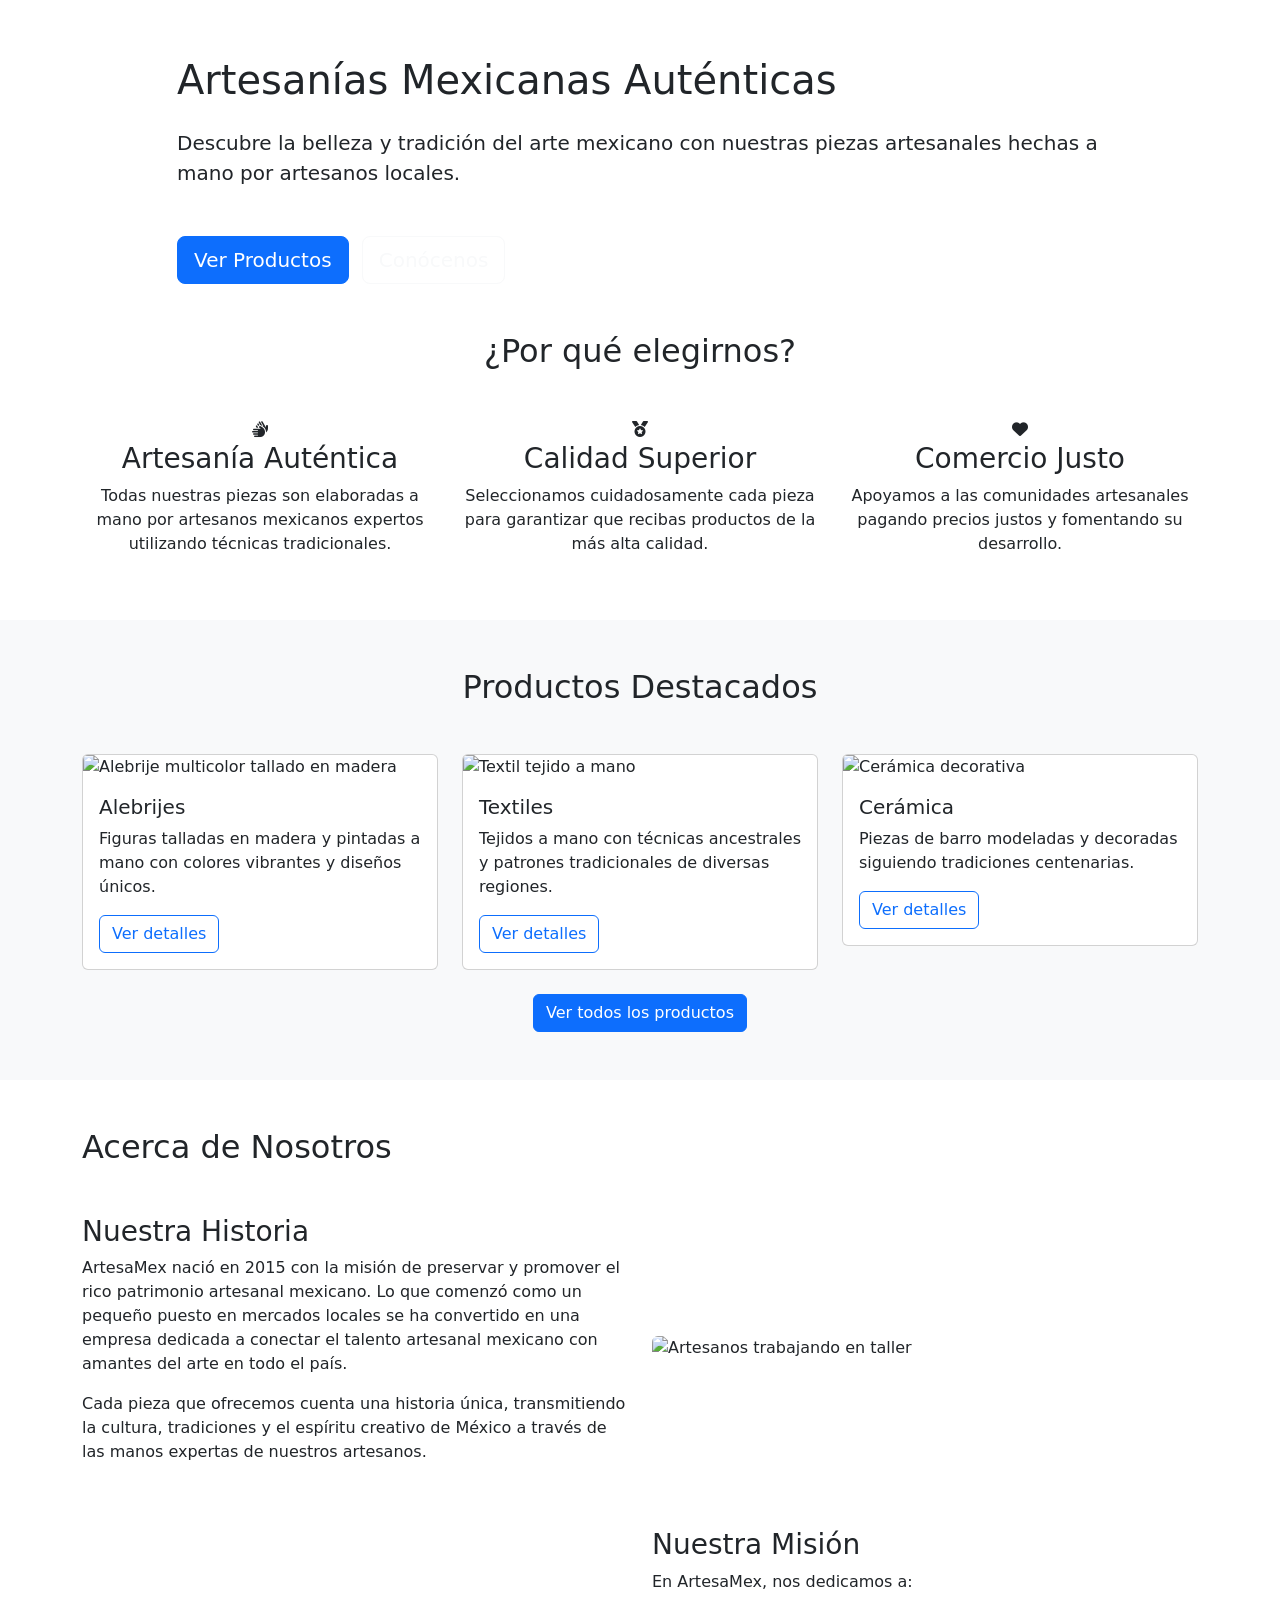
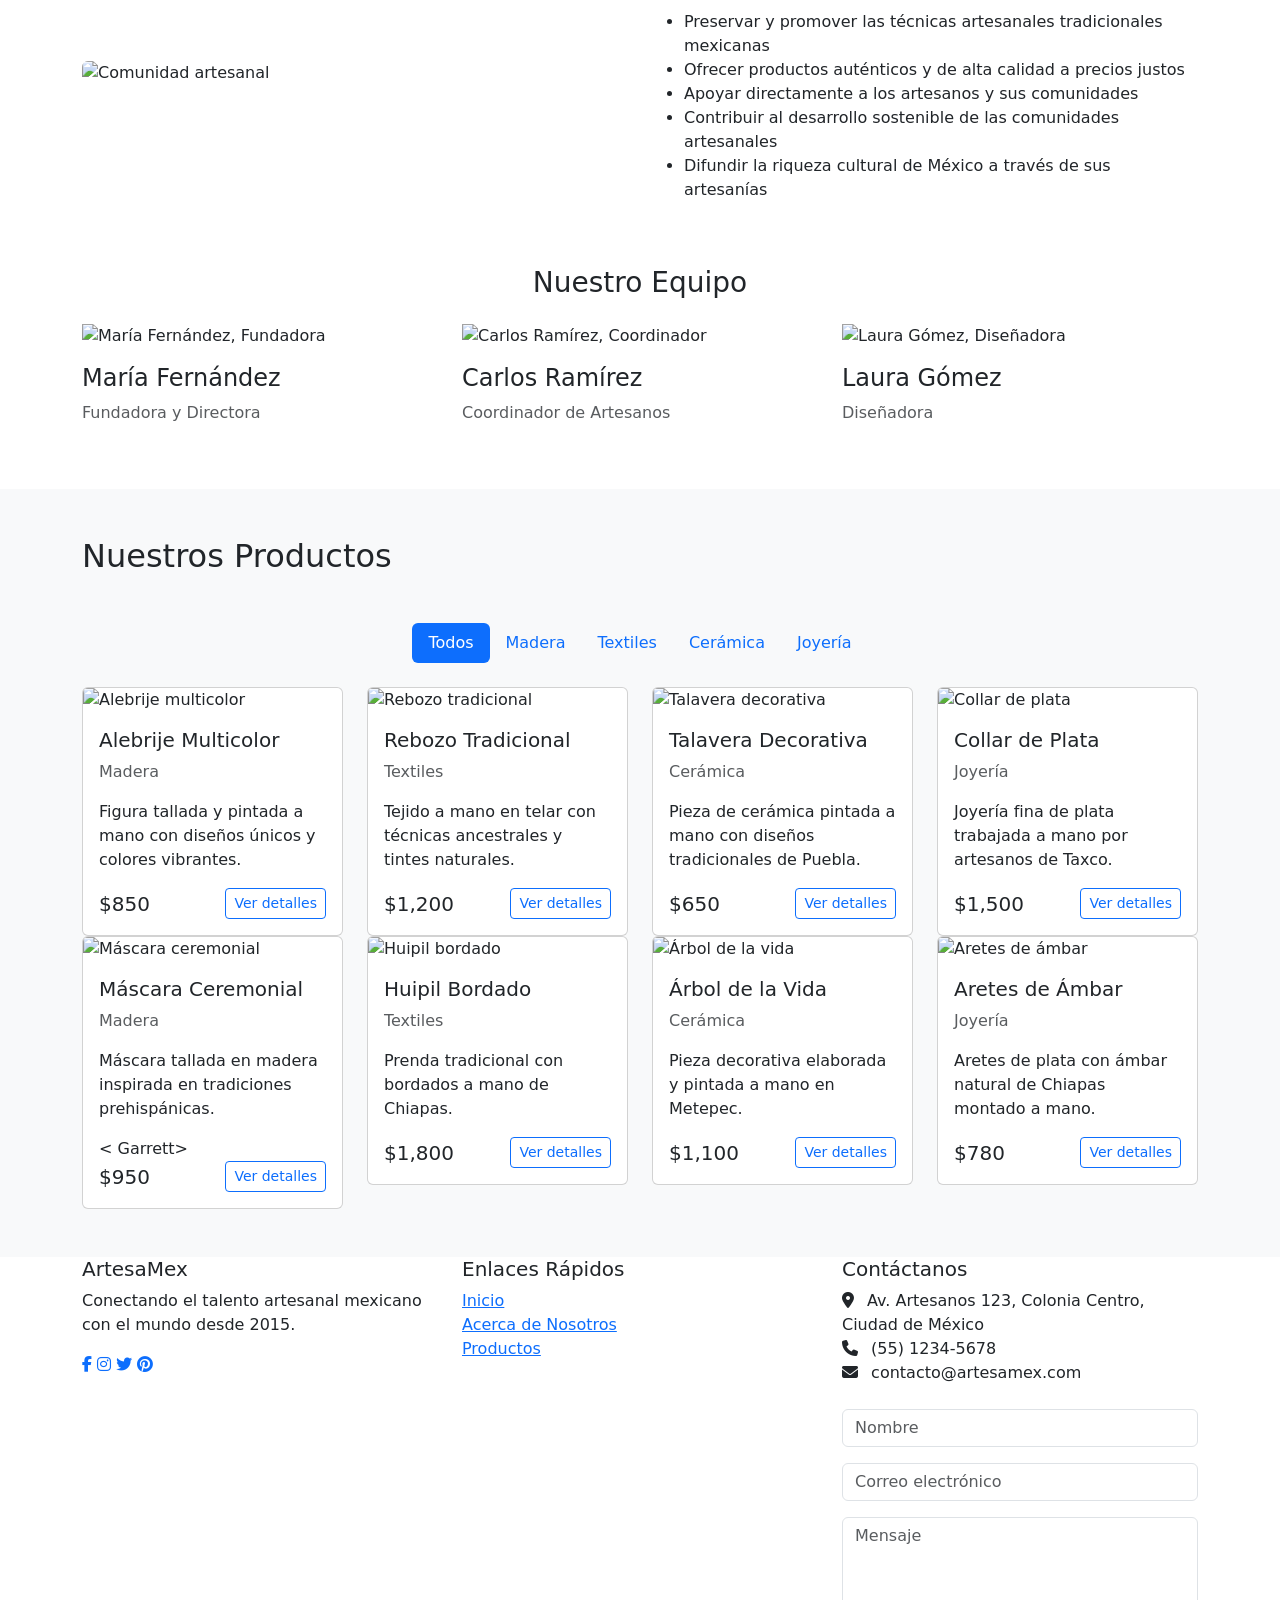
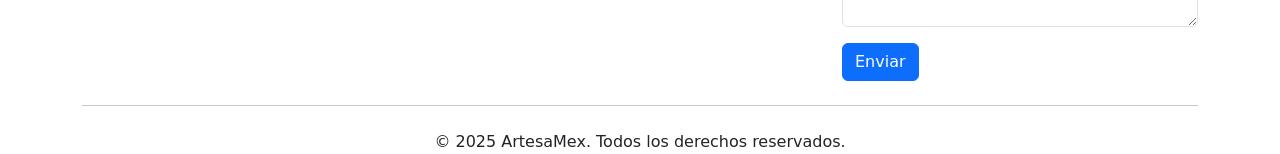
==== index.html @ 08aaec92 "Merge pull request #3 from Emiliano2991/main Restablecido" ====
<!DOCTYPE html>
<html lang="es">
<head>
    <meta charset="UTF-8">
    <meta name="viewport" content="width=device-width, initial-scale=1.0">
    <meta name="description" content="ArtesaMex ofrece artesanías mexicanas auténticas hechas a mano por artesanos locales. Descubre alebrijes, textiles, cerámica y más.">
    <meta name="keywords" content="artesanías mexicanas, alebrijes, textiles, cerámica, joyería, comercio justo">
    <meta property="og:title" content="ArtesaMex - Artesanías Mexicanas">
    <meta property="og:description" content="Explora la belleza del arte mexicano con nuestras piezas artesanales únicas.">
    <meta property="og:image" content="assets/images/hero-bg.jpg">
    <meta property="og:url" content="https://artesamex.com">
    <title>ArtesaMex - Artesanías Mexicanas</title>
    <!-- Bootstrap CSS -->
    <link href="https://cdnjs.cloudflare.com/ajax/libs/bootstrap/5.3.0/css/bootstrap.min.css" rel="stylesheet">
    <!-- Font Awesome CSS -->
    <link href="https://cdnjs.cloudflare.com/ajax/libs/font-awesome/6.4.0/css/all.min.css" rel="stylesheet">
    <!-- Custom CSS -->
    <link href="css/styles.css" rel="stylesheet">
</head>
<body>
    <!-- Navbar -->
    <nav class="navbar navbar-expand-lg navbar-dark sticky-top">
        <div class="container">
            <a class="navbar-brand" href="#home-page">ArtesaMex</a>
            <button class="navbar-toggler" type="button" data-bs-toggle="collapse" data-bs-target="#navbarNav" aria-controls="navbarNav" aria-expanded="false" aria-label="Toggle navigation">
                <span class="navbar-toggler-icon"></span>
            </button>
            <div class="collapse navbar-collapse" id="navbarNav">
                <ul class="navbar-nav ms-auto">
                    <li class="nav-item">
                        <a class="nav-link active" href="#home-page" aria-current="page">Inicio</a>
                    </li>
                    <li class="nav-item">
                        <a class="nav-link" href="#about-page">Acerca de</a>
                    </li>
                    <li class="nav-item">
                        <a class="nav-link" href="#products-page">Productos</a>
                    </li>
                    <li class="nav-item">
                        <a class="nav-link" href="login.html">Iniciar Sesion</a>
                    </li>
                </ul>
            </div>
        </div>
    </nav>

    <!-- HOME PAGE -->
    <div id="home-page">
        <!-- Hero Section -->
        <section class="hero-section">
            <div class="container">
                <div class="row">
                    <div class="col-lg-10 mx-auto">
                        <h1 class="mb-4">Artesanías Mexicanas Auténticas</h1>
                        <p class="lead mb-5">Descubre la belleza y tradición del arte mexicano con nuestras piezas artesanales hechas a mano por artesanos locales.</p>
                        <a href="#products-page" class="btn btn-primary btn-lg me-2">Ver Productos</a>
                        <a href="#about-page" class="btn btn-outline-light btn-lg">Conócenos</a>
                    </div>
                </div>
            </div>
        </section>

        <!-- Features Section -->
        <section class="py-5">
            <div class="container">
                <h2 class="section-title text-center mb-5">¿Por qué elegirnos?</h2>
                <div class="row">
                    <div class="col-md-4">
                        <div class="feature-box text-center">
                            <i class="fas fa-hands feature-icon"></i>
                            <h3>Artesanía Auténtica</h3>
                            <p>Todas nuestras piezas son elaboradas a mano por artesanos mexicanos expertos utilizando técnicas tradicionales.</p>
                        </div>
                    </div>
                    <div class="col-md-4">
                        <div class="feature-box text-center">
                            <i class="fas fa-medal feature-icon"></i>
                            <h3>Calidad Superior</h3>
                            <p>Seleccionamos cuidadosamente cada pieza para garantizar que recibas productos de la más alta calidad.</p>
                        </div>
                    </div>
                    <div class="col-md-4">
                        <div class="feature-box text-center">
                            <i class="fas fa-heart feature-icon"></i>
                            <h3>Comercio Justo</h3>
                            <p>Apoyamos a las comunidades artesanales pagando precios justos y fomentando su desarrollo.</p>
                        </div>
                    </div>
                </div>
            </div>
        </section>

        <!-- Featured Products Preview -->
        <section class="py-5 bg-light">
            <div class="container">
                <h2 class="section-title text-center mb-5">Productos Destacados</h2>
                <div class="row">
                    <div class="col-md-4">
                        <div class="card product-card">
                            <img src="assets/images/alebrije.jpg" class="card-img-top" alt="Alebrije multicolor tallado en madera" loading="lazy">
                            <div class="card-body">
                                <h5 class="card-title">Alebrijes</h5>
                                <p class="card-text">Figuras talladas en madera y pintadas a mano con colores vibrantes y diseños únicos.</p>
                                <button class="btn btn-outline-primary" data-bs-toggle="modal" data-bs-target="#productModal" data-product-id="1">Ver detalles</button>
                            </div>
                        </div>
                    </div>
                    <div class="col-md-4">
                        <div class="card product-card">
                            <img src="assets/images/textil.jpg" class="card-img-top" alt="Textil tejido a mano" loading="lazy">
                            <div class="card-body">
                                <h5 class="card-title">Textiles</h5>
                                <p class="card-text">Tejidos a mano con técnicas ancestrales y patrones tradicionales de diversas regiones.</p>
                                <button class="btn btn-outline-primary" data-bs-toggle="modal" data-bs-target="#productModal" data-product-id="2">Ver detalles</button>
                            </div>
                        </div>
                    </div>
                    <div class="col-md-4">
                        <div class="card product-card">
                            <img src="assets/images/ceramica.jpg" class="card-img-top" alt="Cerámica decorativa" loading="lazy">
                            <div class="card-body">
                                <h5 class="card-title">Cerámica</h5>
                                <p class="card-text">Piezas de barro modeladas y decoradas siguiendo tradiciones centenarias.</p>
                                <button class="btn btn-outline-primary" data-bs-toggle="modal" data-bs-target="#productModal" data-product-id="3">Ver detalles</button>
                            </div>
                        </div>
                    </div>
                </div>
                <div class="text-center mt-4">
                    <a href="#products-page" class="btn btn-primary">Ver todos los productos</a>
                </div>
            </div>
        </section>
    </div>

    <!-- ABOUT PAGE -->
    <div id="about-page" class="py-5">
        <div class="container">
            <h2 class="section-title mb-5">Acerca de Nosotros</h2>
            <div class="row align-items-center mb-5">
                <div class="col-lg-6">
                    <h3>Nuestra Historia</h3>
                    <p>ArtesaMex nació en 2015 con la misión de preservar y promover el rico patrimonio artesanal mexicano. Lo que comenzó como un pequeño puesto en mercados locales se ha convertido en una empresa dedicada a conectar el talento artesanal mexicano con amantes del arte en todo el país.</p>
                    <p>Cada pieza que ofrecemos cuenta una historia única, transmitiendo la cultura, tradiciones y el espíritu creativo de México a través de las manos expertas de nuestros artesanos.</p>
                </div>
                <div class="col-lg-6">
                    <img src="assets/images/history.jpg" alt="Artesanos trabajando en taller" class="img-fluid rounded" loading="lazy">
                </div>
            </div>
            <div class="row align-items-center mb-5 flex-lg-row-reverse">
                <div class="col-lg-6">
                    <h3>Nuestra Misión</h3>
                    <p>En ArtesaMex, nos dedicamos a:</p>
                    <ul>
                        <li>Preservar y promover las técnicas artesanales tradicionales mexicanas</li>
                        <li>Ofrecer productos auténticos y de alta calidad a precios justos</li>
                        <li>Apoyar directamente a los artesanos y sus comunidades</li>
                        <li>Contribuir al desarrollo sostenible de las comunidades artesanales</li>
                        <li>Difundir la riqueza cultural de México a través de sus artesanías</li>
                    </ul>
                </div>
                <div class="col-lg-6">
                    <img src="assets/images/mission.jpg" alt="Comunidad artesanal" class="img-fluid rounded" loading="lazy">
                </div>
            </div>
            <h3 class="text-center mb-4">Nuestro Equipo</h3>
            <div class="row">
                <div class="col-md-4">
                    <div class="team-member">
                        <img src="assets/images/team1.jpg" alt="María Fernández, Fundadora" loading="lazy">
                        <h4 class="mt-3">María Fernández</h4>
                        <p class="text-muted">Fundadora y Directora</p>
                    </div>
                </div>
                <div class="col-md-4">
                    <div class="team-member">
                        <img src="assets/images/team2.jpg" alt="Carlos Ramírez, Coordinador" loading="lazy">
                        <h4 class="mt-3">Carlos Ramírez</h4>
                        <p class="text-muted">Coordinador de Artesanos</p>
                    </div>
                </div>
                <div class="col-md-4">
                    <div class="team-member">
                        <img src="assets/images/team3.jpg" alt="Laura Gómez, Diseñadora" loading="lazy">
                        <h4 class="mt-3">Laura Gómez</h4>
                        <p class="text-muted">Diseñadora</p>
                    </div>
                </div>
            </div>
        </div>
    </div>

    <!-- PRODUCTS PAGE -->
    <div id="products-page" class="py-5 bg-light">
        <div class="container">
            <h2 class="section-title mb-5">Nuestros Productos</h2>
            <!-- Product Categories -->
            <ul class="nav nav-pills mb-4 justify-content-center" id="productCategories">
                <li class="nav-item">
                    <button class="nav-link active" data-category="all">Todos</button>
                </li>
                <li class="nav-item">
                    <button class="nav-link" data-category="wood">Madera</button>
                </li>
                <li class="nav-item">
                    <button class="nav-link" data-category="textile">Textiles</button>
                </li>
                <li class="nav-item">
                    <button class="nav-link" data-category="ceramic">Cerámica</button>
                </li>
                <li class="nav-item">
                    <button class="nav-link" data-category="jewelry">Joyería</button>
                </li>
            </ul>
            <!-- Products Grid -->
            <div class="row" id="productsGrid">
                <!-- Product 1 -->
                <div class="col-md-4 col-lg-3 product-item" data-category="wood">
                    <div class="card product-card">
                        <img src="assets/images/alebrije.jpg" class="card-img-top" alt="Alebrije multicolor" loading="lazy">
                        <div class="card-body">
                            <h5 class="card-title">Alebrije Multicolor</h5>
                            <p class="text-muted">Madera</p>
                            <p class="card-text">Figura tallada y pintada a mano con diseños únicos y colores vibrantes.</p>
                            <div class="d-flex justify-content-between align-items-center">
                                <span class="h5 mb-0">$850</span>
                                <button class="btn btn-sm btn-outline-primary" data-bs-toggle="modal" data-bs-target="#productModal" data-product-id="1">Ver detalles</button>
                            </div>
                        </div>
                    </div>
                </div>
                <!-- Product 2 -->
                <div class="col-md-4 col-lg-3 product-item" data-category="textile">
                    <div class="card product-card">
                        <img src="assets/images/rebozo.jpg" class="card-img-top" alt="Rebozo tradicional" loading="lazy">
                        <div class="card-body">
                            <h5 class="card-title">Rebozo Tradicional</h5>
                            <p class="text-muted">Textiles</p>
                            <p class="card-text">Tejido a mano en telar con técnicas ancestrales y tintes naturales.</p>
                            <div class="d-flex justify-content-between align-items-center">
                                <span class="h5 mb-0">$1,200</span>
                                <button class="btn btn-sm btn-outline-primary" data-bs-toggle="modal" data-bs-target="#productModal" data-product-id="2">Ver detalles</button>
                            </div>
                        </div>
                    </div>
                </div>
                <!-- Product 3 -->
                <div class="col-md-4 col-lg-3 product-item" data-category="ceramic">
                    <div class="card product-card">
                        <img src="assets/images/talavera.jpg" class="card-img-top" alt="Talavera decorativa" loading="lazy">
                        <div class="card-body">
                            <h5 class="card-title">Talavera Decorativa</h5>
                            <p class="text-muted">Cerámica</p>
                            <p class="card-text">Pieza de cerámica pintada a mano con diseños tradicionales de Puebla.</p>
                            <div class="d-flex justify-content-between align-items-center">
                                <span class="h5 mb-0">$650</span>
                                <button class="btn btn-sm btn-outline-primary" data-bs-toggle="modal" data-bs-target="#productModal" data-product-id="3">Ver detalles</button>
                            </div>
                        </div>
                    </div>
                </div>
                <!-- Product 4 -->
                <div class="col-md-4 col-lg-3 product-item" data-category="jewelry">
                    <div class="card product-card">
                        <img src="assets/images/collar.jpg" class="card-img-top" alt="Collar de plata" loading="lazy">
                        <div class="card-body">
                            <h5 class="card-title">Collar de Plata</h5>
                            <p class="text-muted">Joyería</p>
                            <p class="card-text">Joyería fina de plata trabajada a mano por artesanos de Taxco.</p>
                            <div class="d-flex justify-content-between align-items-center">
                                <span class="h5 mb-0">$1,500</span>
                                <button class="btn btn-sm btn-outline-primary" data-bs-toggle="modal" data-bs-target="#productModal" data-product-id="4">Ver detalles</button>
                            </div>
                        </div>
                    </div>
                </div>
                <!-- Product 5 -->
                <div class="col-md-4 col-lg-3 product-item" data-category="wood">
                    <div class="card product-card">
                        <img src="assets/images/mascara.jpg" class="card-img-top" alt="Máscara ceremonial" loading="lazy">
                        <div class="card-body">
                            <h5 class="card-title">Máscara Ceremonial</h5>
                            <p class="text-muted">Madera</p>
                            <p class="card-text">Máscara tallada en madera inspirada en tradiciones prehispánicas.</p>
                            < Garrett> <div class="d-flex justify-content-between align-items-center">
                                <span class="h5 mb-0">$950</span>
                                <button class="btn btn-sm btn-outline-primary" data-bs-toggle="modal" data-bs-target="#productModal" data-product-id="5">Ver detalles</button>
                            </div>
                        </div>
                    </div>
                </div>
                <!-- Product 6 -->
                <div class="col-md-4 col-lg-3 product-item" data-category="textile">
                    <div class="card product-card">
                        <img src="assets/images/huipil.jpg" class="card-img-top" alt="Huipil bordado" loading="lazy">
                        <div class="card-body">
                            <h5 class="card-title">Huipil Bordado</h5>
                            <p class="text-muted">Textiles</p>
                            <p class="card-text">Prenda tradicional con bordados a mano de Chiapas.</p>
                            <div class="d-flex justify-content-between align-items-center">
                                <span class="h5 mb-0">$1,800</span>
                                <button class="btn btn-sm btn-outline-primary" data-bs-toggle="modal" data-bs-target="#productModal" data-product-id="6">Ver detalles</button>
                            </div>
                        </div>
                    </div>
                </div>
                <!-- Product 7 -->
                <div class="col-md-4 col-lg-3 product-item" data-category="ceramic">
                    <div class="card product-card">
                        <img src="assets/images/arbol.jpg" class="card-img-top" alt="Árbol de la vida" loading="lazy">
                        <div class="card-body">
                            <h5 class="card-title">Árbol de la Vida</h5>
                            <p class="text-muted">Cerámica</p>
                            <p class="card-text">Pieza decorativa elaborada y pintada a mano en Metepec.</p>
                            <div class="d-flex justify-content-between align-items-center">
                                <span class="h5 mb-0">$1,100</span>
                                <button class="btn btn-sm btn-outline-primary" data-bs-toggle="modal" data-bs-target="#productModal" data-product-id="7">Ver detalles</button>
                            </div>
                        </div>
                    </div>
                </div>
                <!-- Product 8 -->
                <div class="col-md-4 col-lg-3 product-item" data-category="jewelry">
                    <div class="card product-card">
                        <img src="assets/images/aretes.jpg" class="card-img-top" alt="Aretes de ámbar" loading="lazy">
                        <div class="card-body">
                            <h5 class="card-title">Aretes de Ámbar</h5>
                            <p class="text-muted">Joyería</p>
                            <p class="card-text">Aretes de plata con ámbar natural de Chiapas montado a mano.</p>
                            <div class="d-flex justify-content-between align-items-center">
                                <span class="h5 mb-0">$780</span>
                                <button class="btn btn-sm btn-outline-primary" data-bs-toggle="modal" data-bs-target="#productModal" data-product-id="8">Ver detalles</button>
                            </div>
                        </div>
                    </div>
                </div>
            </div>
        </div>
    </div>

    <!-- Product Modal -->
    <div class="modal fade" id="productModal" tabindex="-1" aria-labelledby="productModalLabel" aria-hidden="true">
        <div class="modal-dialog modal-lg">
            <div class="modal-content">
                <div class="modal-header">
                    <h5 class="modal-title" id="productModalLabel">Detalles del Producto</h5>
                    <button type="button" class="btn-close" data-bs-dismiss="modal" aria-label="Close"></button>
                </div>
                <div class="modal-body">
                    <div class="row">
                        <div class="col-md-6">
                            <img src="" class="img-fluid product-modal-img" alt="Producto" id="modalProductImage">
                        </div>
                        <div class="col-md-6">
                            <h4 id="modalProductTitle"></h4>
                            <p class="text-muted" id="modalProductCategory"></p>
                            <p id="modalProductDescription"></p>
                            <p class="h5" id="modalProductPrice"></p>
                            <button class="btn btn-primary mt-3">Agregar al Carrito</button>
                        </div>
                    </div>
                </div>
            </div>
        </div>
    </div>

    <!-- Footer -->
    <footer class="footer">
        <div class="container">
            <div class="row">
                <div class="col-md-4 mb-4 mb-md-0">
                    <h5>ArtesaMex</h5>
                    <p>Conectando el talento artesanal mexicano con el mundo desde 2015.</p>
                    <div class="mt-3">
                        <a href="#" class="social-icon" target="_blank" aria-label="Facebook"><i class="fab fa-facebook-f"></i></a>
                        <a href="#" class="social-icon" target="_blank" aria-label="Instagram"><i class="fab fa-instagram"></i></a>
                        <a href="#" class="social-icon" target="_blank" aria-label="Twitter"><i class="fab fa-twitter"></i></a>
                        <a href="#" class="social-icon" target="_blank" aria-label="Pinterest"><i class="fab fa-pinterest"></i></a>
                    </div>
                </div>
                <div class="col-md-4 mb-4 mb-md-0">
                    <h5>Enlaces Rápidos</h5>
                    <ul class="list-unstyled">
                        <li><a href="#home-page" class="footer-link">Inicio</a></li>
                        <li><a href="#about-page" class="footer-link">Acerca de Nosotros</a></li>
                        <li><a href="#products-page" class="footer-link">Productos</a></li>
                    </ul>
                </div>
                <div class="col-md-4">
                    <h5>Contáctanos</h5>
                    <ul class="list-unstyled mb-4">
                        <li><i class="fas fa-map-marker-alt me-2"></i> Av. Artesanos 123, Colonia Centro, Ciudad de México</li>
                        <li><i class="fas fa-phone me-2"></i> (55) 1234-5678</li>
                        <li><i class="fas fa-envelope me-2"></i> contacto@artesamex.com</li>
                    </ul>
                    <form id="contactForm">
                        <div class="mb-3">
                            <input type="text" class="form-control" id="contactName" placeholder="Nombre" required>
                        </div>
                        <div class="mb-3">
                            <input type="email" class="form-control" id="contactEmail" placeholder="Correo electrónico" required>
                        </div>
                        <div class="mb-3">
                            <textarea class="form-control" id="contactMessage" rows="4" placeholder="Mensaje" required></textarea>
                        </div>
                        <button type="submit" class="btn btn-primary">Enviar</button>
                    </form>
                </div>
            </div>
            <hr class="mt-4 mb-4 bg-light">
            <div class="row">
                <div class="col-md-12 text-center">
                    <p class="mb-0">© 2025 ArtesaMex. Todos los derechos reservados.</p>
                </div>
            </div>
        </div>
    </footer>

    <!-- Scripts -->
    <script src="https://cdnjs.cloudflare.com/ajax/libs/bootstrap/5.3.0/js/bootstrap.bundle.min.js"></script>
    <script src="js/script.js"></script>
</body>
</html>
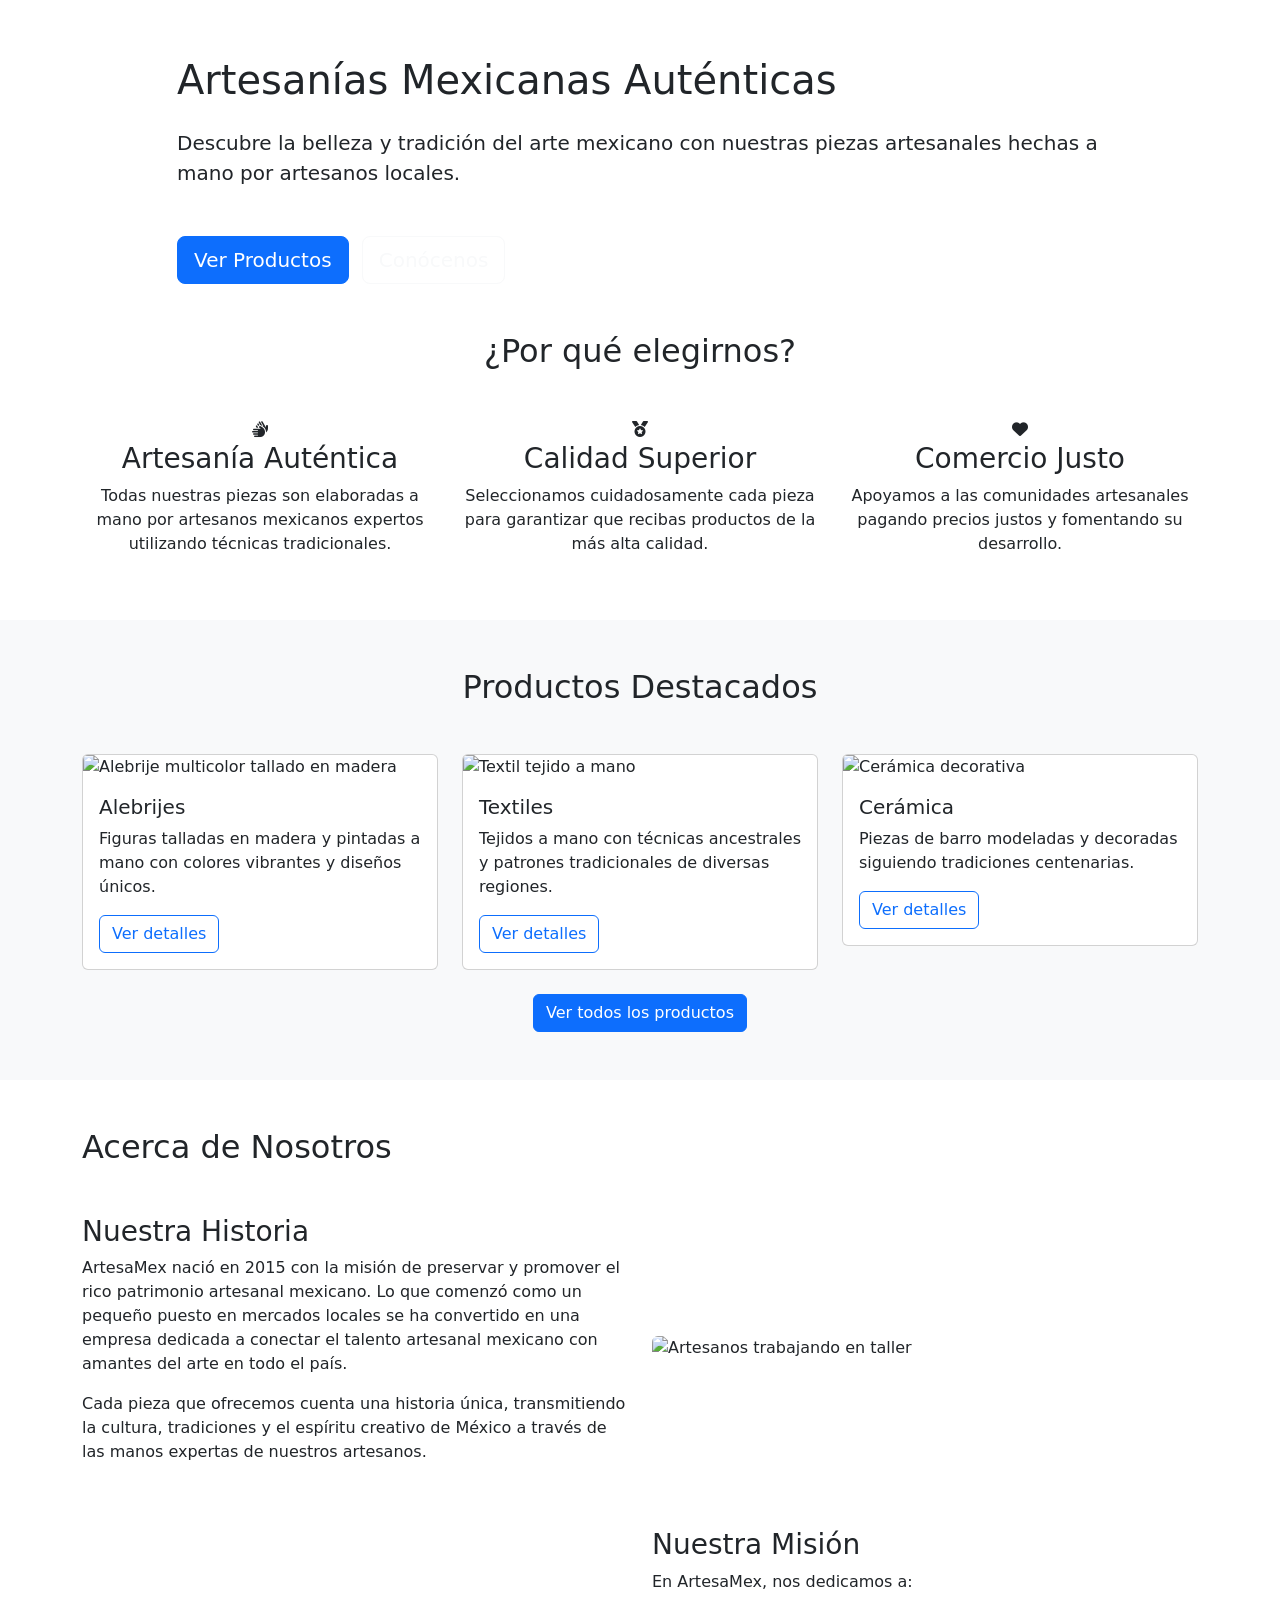
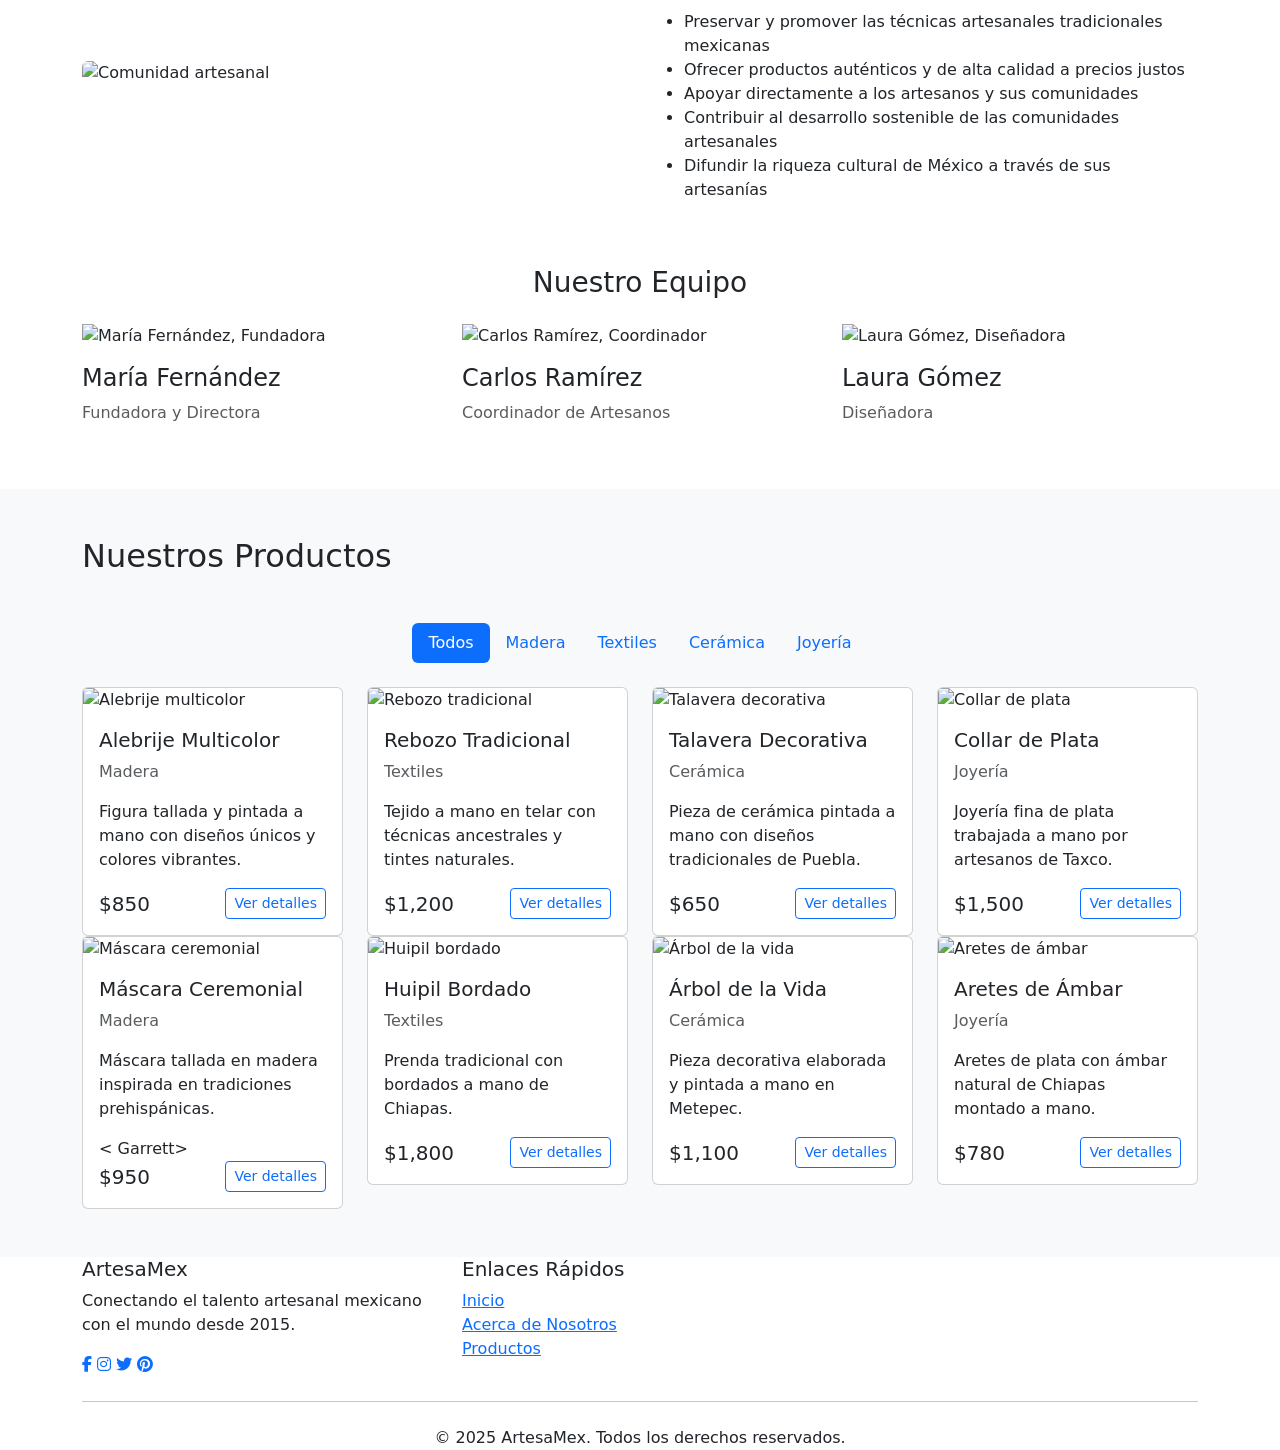
==== commit ee270614: "Update index.html" ====
--- a/index.html
+++ b/index.html
@@ -36,9 +36,6 @@
                     <li class="nav-item">
                         <a class="nav-link" href="#products-page">Productos</a>
                     </li>
-                    <li class="nav-item">
-                        <a class="nav-link" href="login.html">Iniciar Sesion</a>
-                    </li>
                 </ul>
             </div>
         </div>
@@ -387,24 +384,7 @@
                     </ul>
                 </div>
                 <div class="col-md-4">
-                    <h5>Contáctanos</h5>
-                    <ul class="list-unstyled mb-4">
-                        <li><i class="fas fa-map-marker-alt me-2"></i> Av. Artesanos 123, Colonia Centro, Ciudad de México</li>
-                        <li><i class="fas fa-phone me-2"></i> (55) 1234-5678</li>
-                        <li><i class="fas fa-envelope me-2"></i> contacto@artesamex.com</li>
-                    </ul>
-                    <form id="contactForm">
-                        <div class="mb-3">
-                            <input type="text" class="form-control" id="contactName" placeholder="Nombre" required>
-                        </div>
-                        <div class="mb-3">
-                            <input type="email" class="form-control" id="contactEmail" placeholder="Correo electrónico" required>
-                        </div>
-                        <div class="mb-3">
-                            <textarea class="form-control" id="contactMessage" rows="4" placeholder="Mensaje" required></textarea>
-                        </div>
-                        <button type="submit" class="btn btn-primary">Enviar</button>
-                    </form>
+                    
                 </div>
             </div>
             <hr class="mt-4 mb-4 bg-light">
@@ -420,4 +400,4 @@
     <script src="https://cdnjs.cloudflare.com/ajax/libs/bootstrap/5.3.0/js/bootstrap.bundle.min.js"></script>
     <script src="js/script.js"></script>
 </body>
-</html>+</html>
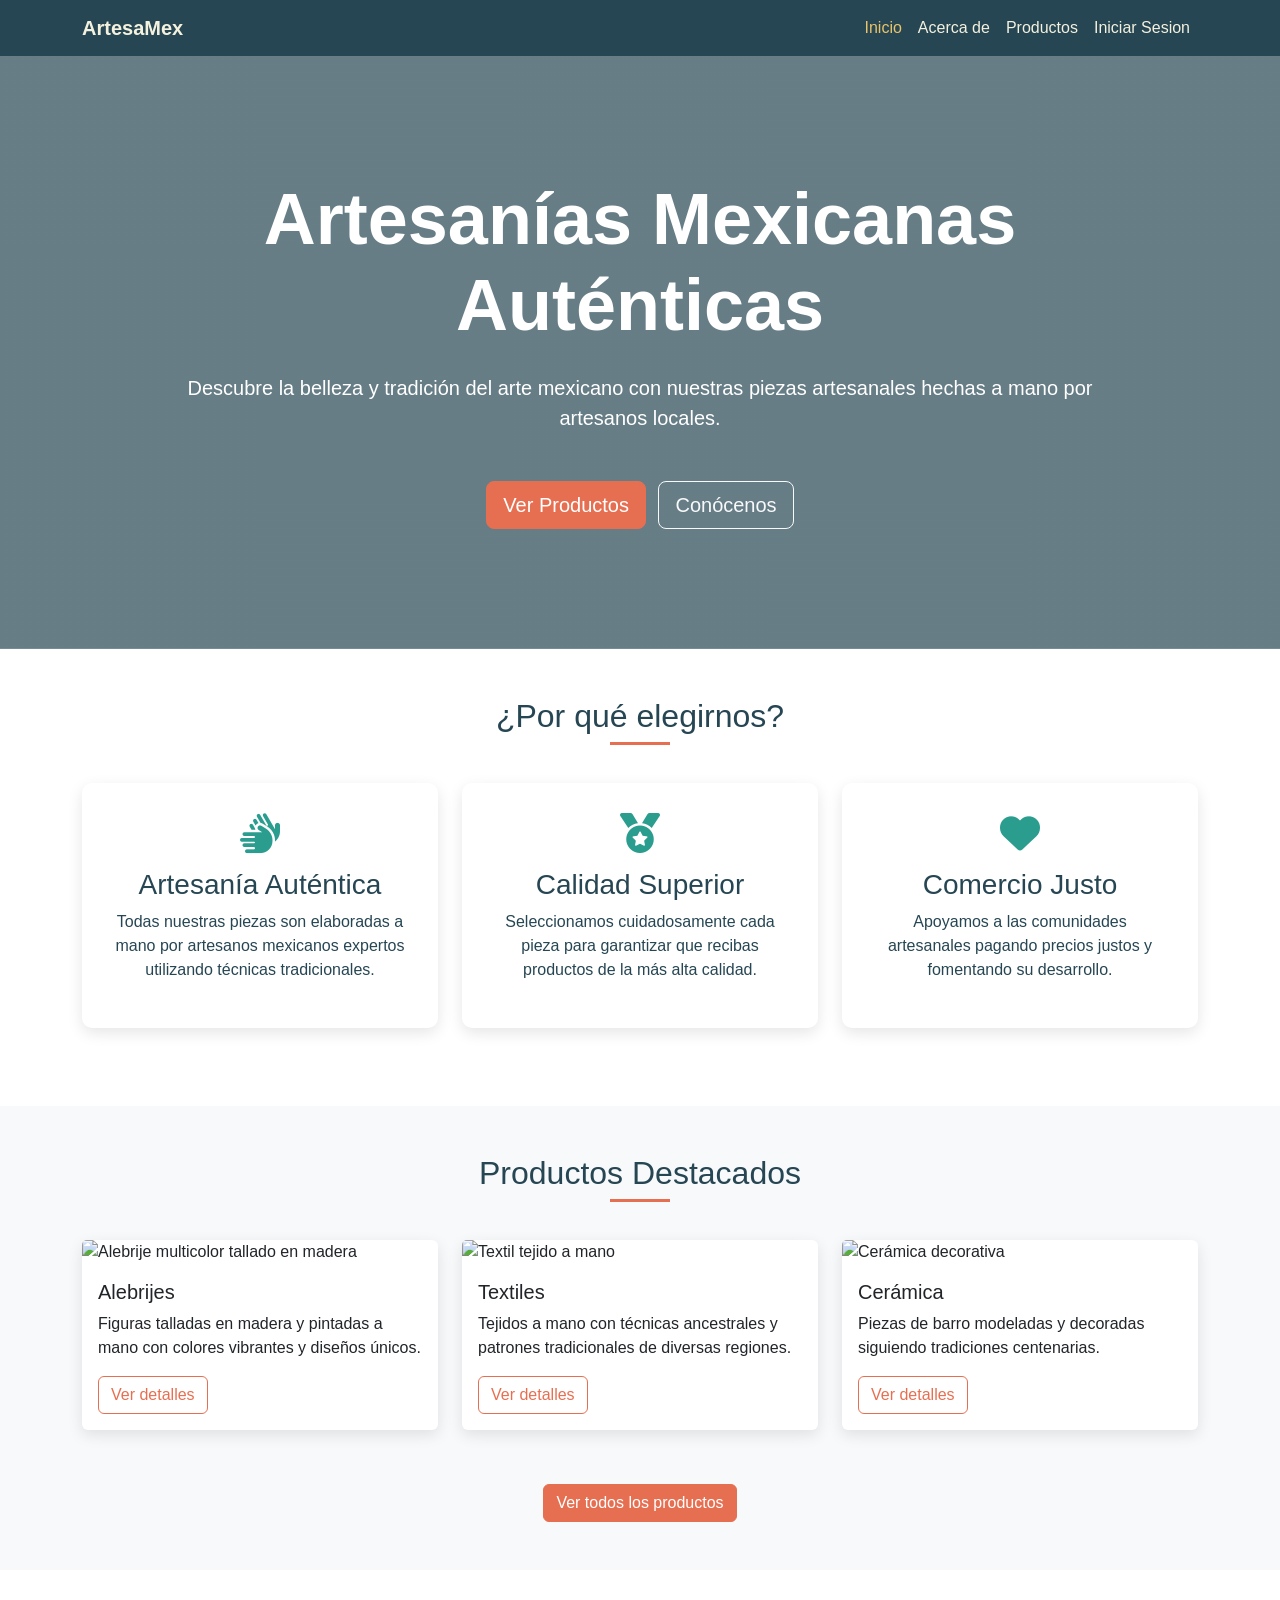
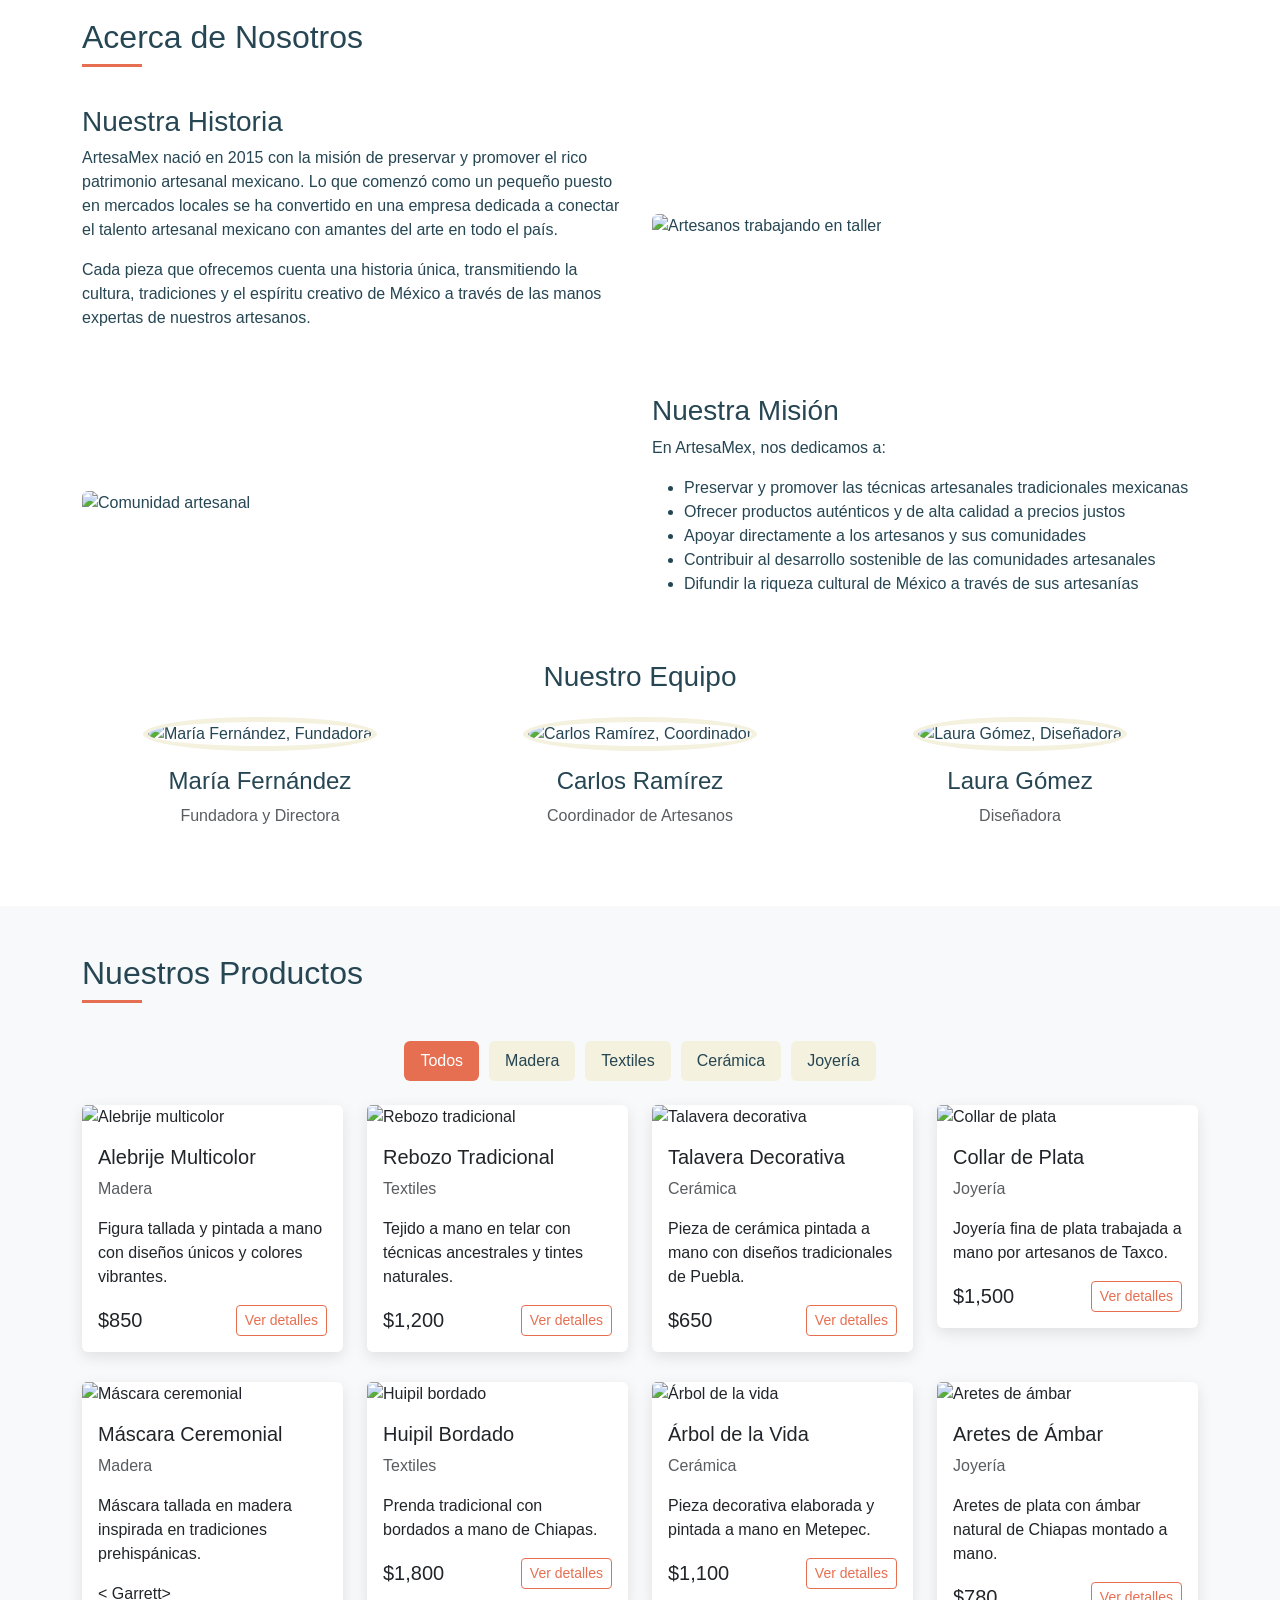
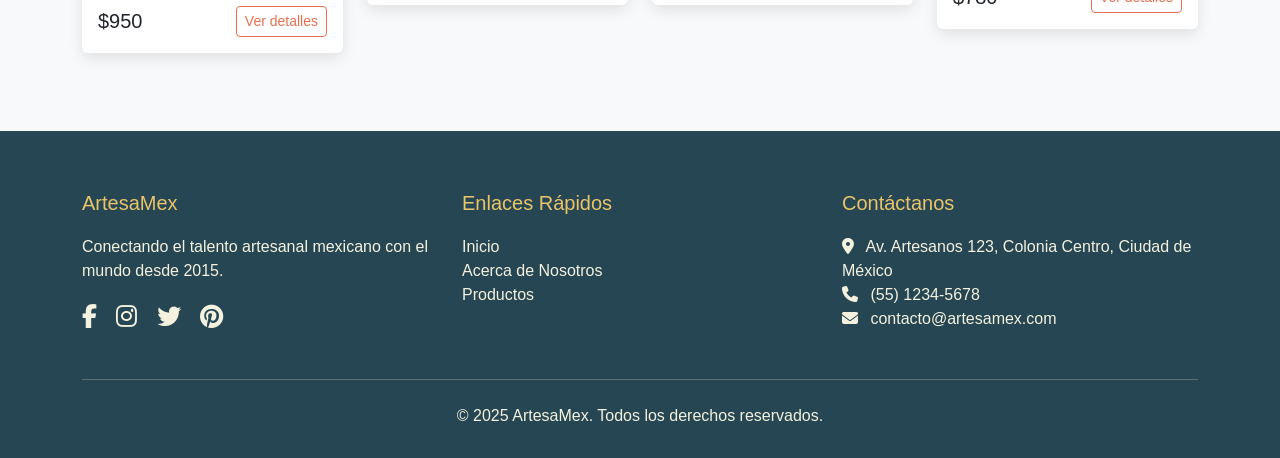
==== commit feadd844: "Update index.html Eliminé la sección de formulario de contacto." ====
--- a/index.html
+++ b/index.html
@@ -36,6 +36,9 @@
                     <li class="nav-item">
                         <a class="nav-link" href="#products-page">Productos</a>
                     </li>
+                    <li class="nav-item">
+                        <a class="nav-link" href="login.html">Iniciar Sesion</a>
+                    </li>
                 </ul>
             </div>
         </div>
@@ -384,6 +387,12 @@
                     </ul>
                 </div>
                 <div class="col-md-4">
+                    <h5>Contáctanos</h5>
+                    <ul class="list-unstyled mb-4">
+                        <li><i class="fas fa-map-marker-alt me-2"></i> Av. Artesanos 123, Colonia Centro, Ciudad de México</li>
+                        <li><i class="fas fa-phone me-2"></i> (55) 1234-5678</li>
+                        <li><i class="fas fa-envelope me-2"></i> contacto@artesamex.com</li>
+                    </ul>
                     
                 </div>
             </div>
--- a/css/styles.css
+++ b/css/styles.css
@@ -0,0 +1,228 @@
+/* Custom styles for ArtesaMex website */
+/* Reset básico para consistencia entre navegadores */
+* {
+    margin: 0;
+    padding: 0;
+    box-sizing: border-box;
+}
+
+html {
+    scroll-behavior: smooth; /* Habilita desplazamiento suave */
+}
+
+:root {
+    --primary-color: #e76f51;
+    --secondary-color: #2a9d8f;
+    --accent-color: #e9c46a;
+    --dark-color: #264653;
+    --light-color: #f4f1de;
+}
+
+body {
+    font-family: 'Segoe UI', Tahoma, Geneva, Verdana, sans-serif;
+    color: var(--dark-color);
+}
+
+.navbar {
+    background-color: var(--dark-color);
+}
+
+.navbar-brand {
+    font-weight: bold;
+    color: var(--light-color);
+}
+
+.navbar-nav .nav-link {
+    color: var(--light-color);
+    font-weight: 500;
+}
+
+.navbar-nav .nav-link.active,
+.navbar-nav .nav-link:hover {
+    color: var(--accent-color);
+}
+
+.hero-section {
+    background: linear-gradient(rgba(38, 70, 83, 0.7), rgba(38, 70, 83, 0.7)), url('../assets/images/hero-bg.jpg');
+    background-size: cover;
+    background-position: center;
+    color: white;
+    padding: 120px 0;
+    text-align: center;
+}
+
+.hero-section h1 {
+    font-size: 3.5rem;
+    font-weight: bold;
+}
+
+.btn-primary {
+    background-color: var(--primary-color);
+    border-color: var(--primary-color);
+}
+
+.btn-primary:hover {
+    background-color: #d56344;
+    border-color: #d56344;
+}
+
+.btn-outline-primary {
+    color: var(--primary-color);
+    border-color: var(--primary-color);
+}
+
+.btn-outline-primary:hover {
+    background-color: var(--primary-color);
+    border-color: var(--primary-color);
+    color: white;
+}
+
+.feature-box {
+    padding: 30px;
+    border-radius: 10px;
+    box-shadow: 0 5px 15px rgba(0,0,0,0.1);
+    margin-bottom: 30px;
+    transition: transform 0.3s ease;
+}
+
+.feature-box:hover {
+    transform: translateY(-5px);
+}
+
+.feature-icon {
+    font-size: 2.5rem;
+    color: var(--secondary-color);
+    margin-bottom: 15px;
+}
+
+.section-title {
+    position: relative;
+    margin-bottom: 40px;
+}
+
+.section-title:after {
+    content: '';
+    position: absolute;
+    left: 0;
+    bottom: -10px;
+    width: 60px;
+    height: 3px;
+    background-color: var(--primary-color);
+}
+
+.section-title.text-center:after {
+    left: 50%;
+    transform: translateX(-50%);
+}
+
+.team-member {
+    text-align: center;
+    margin-bottom: 30px;
+}
+
+.team-member img {
+    width: 200px;
+    height: 200px;
+    border-radius: 50%;
+    object-fit: cover;
+    border: 5px solid var(--light-color);
+    transition: opacity 0.3s ease;
+}
+
+.product-card {
+    border: none;
+    box-shadow: 0 5px 15px rgba(0,0,0,0.1);
+    transition: transform 0.3s ease;
+    margin-bottom: 30px;
+}
+
+.product-card:hover {
+    transform: translateY(-5px);
+}
+
+.product-card img {
+    transition: opacity 0.3s ease;
+}
+
+.footer {
+    background-color: var(--dark-color);
+    color: var(--light-color);
+    padding: 60px 0 30px;
+}
+
+.footer h5 {
+    color: var(--accent-color);
+    margin-bottom: 20px;
+}
+
+.footer-link {
+    color: var(--light-color);
+    text-decoration: none;
+    transition: color 0.3s;
+}
+
+.footer-link:hover {
+    color: var(--accent-color);
+}
+
+.social-icon {
+    font-size: 1.5rem;
+    margin-right: 15px;
+    color: var(--light-color);
+    transition: color 0.3s;
+}
+
+.social-icon:hover {
+    color: var(--accent-color);
+}
+
+/* Estilos para categorías de productos */
+.nav-pills .nav-link {
+    color: var(--dark-color);
+    background-color: var(--light-color);
+    margin: 0 5px;
+    transition: all 0.3s ease;
+}
+
+.nav-pills .nav-link.active,
+.nav-pills .nav-link:hover {
+    background-color: var(--primary-color);
+    color: white;
+}
+
+/* Estilos para el modal de producto */
+.product-modal-img {
+    max-height: 400px;
+    object-fit: cover;
+}
+
+/* Estilos para el formulario de contacto */
+#contactForm .form-control {
+    border-radius: 5px;
+    border: 1px solid var(--dark-color);
+}
+
+#contactForm .form-control:focus {
+    border-color: var(--primary-color);
+    box-shadow: 0 0 5px rgba(231, 111, 81, 0.3);
+}
+
+/* Media Queries para responsividad */
+@media (max-width: 576px) {
+    .hero-section h1 {
+        font-size: 2.5rem;
+    }
+    .hero-section {
+        padding: 80px 0;
+    }
+    .team-member img {
+        width: 150px;
+        height: 150px;
+    }
+}
+
+@media (min-width: 1200px) {
+    .hero-section h1 {
+        font-size: 4.5rem;
+    }
+}
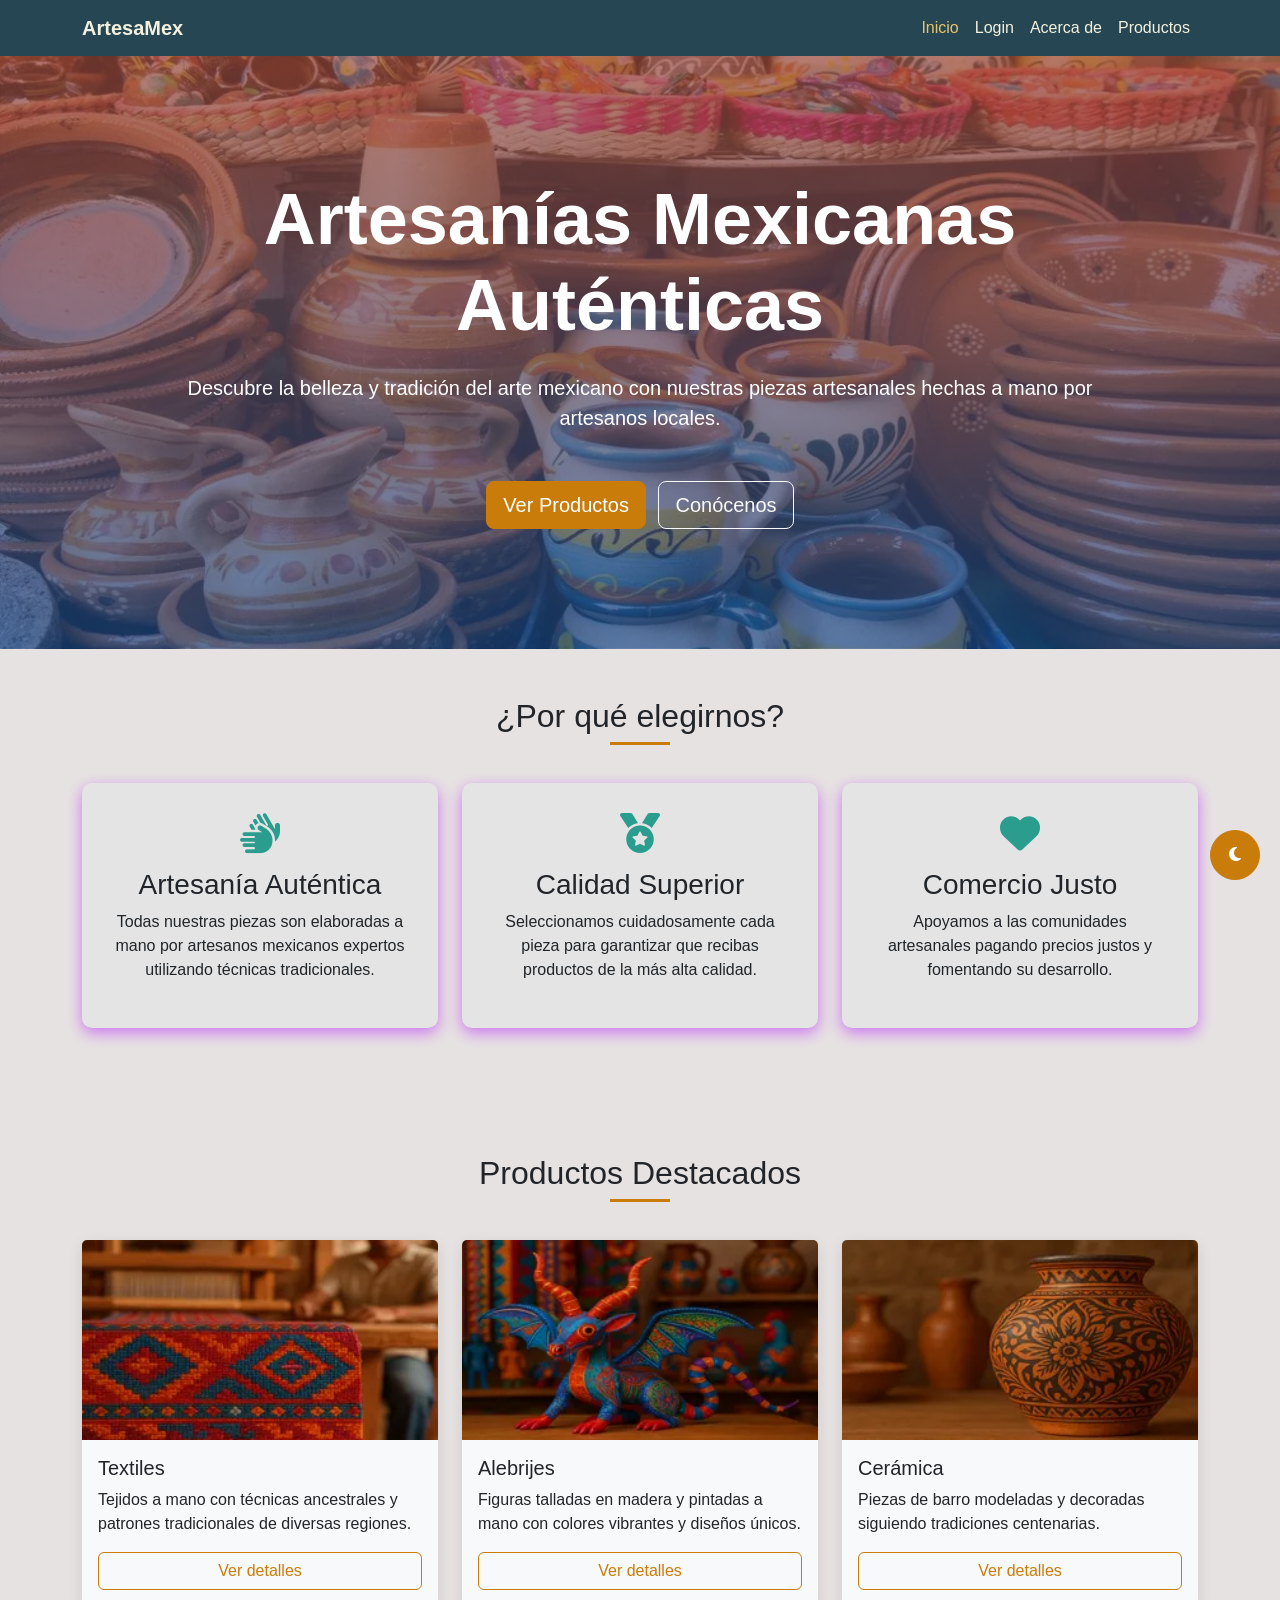
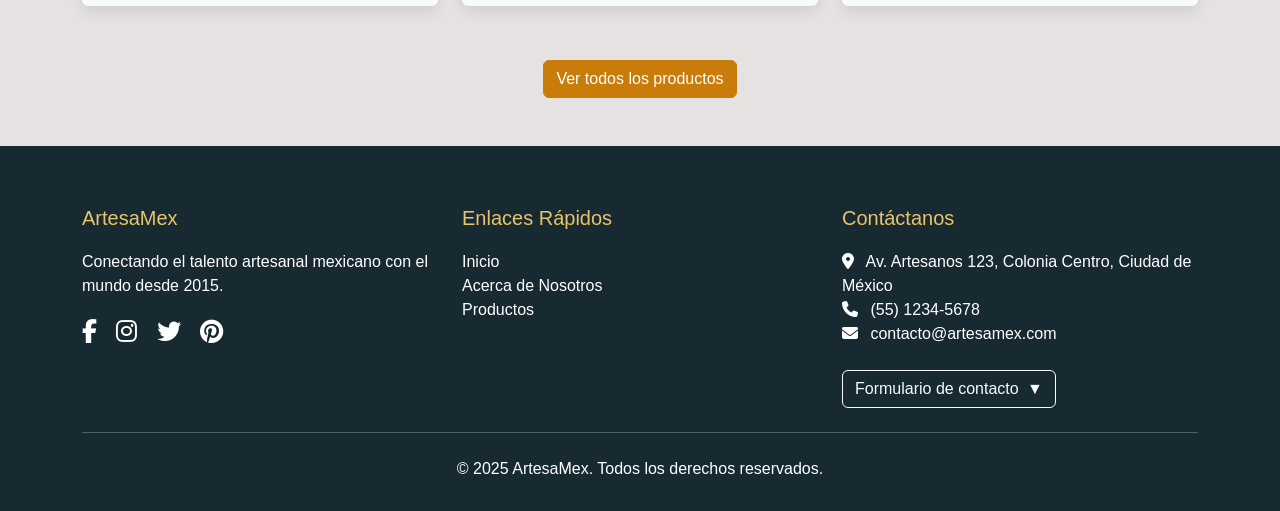
==== commit e38e582e: "Presentacion Final del Proyecto ArtesaMex" ====
--- a/index.html
+++ b/index.html
@@ -7,8 +7,10 @@
     <meta name="keywords" content="artesanías mexicanas, alebrijes, textiles, cerámica, joyería, comercio justo">
     <meta property="og:title" content="ArtesaMex - Artesanías Mexicanas">
     <meta property="og:description" content="Explora la belleza del arte mexicano con nuestras piezas artesanales únicas.">
-    <meta property="og:image" content="assets/images/hero-bg.jpg">
+    <meta property="og:image" content="assets/images/hero-bg.webp">
     <meta property="og:url" content="https://artesamex.com">
+     <!--tema de La pagina-->
+    <link rel="stylesheet" href="https://cdnjs.cloudflare.com/ajax/libs/font-awesome/6.5.1/css/all.min.css">
     <title>ArtesaMex - Artesanías Mexicanas</title>
     <!-- Bootstrap CSS -->
     <link href="https://cdnjs.cloudflare.com/ajax/libs/bootstrap/5.3.0/css/bootstrap.min.css" rel="stylesheet">
@@ -29,15 +31,16 @@
                 <ul class="navbar-nav ms-auto">
                     <li class="nav-item">
                         <a class="nav-link active" href="#home-page" aria-current="page">Inicio</a>
+                    <!--LOGIN de la pagina-->
+                    <li class="nav-item">
+                    <a class="nav-link" href="#" onclick="toggleLoginPanel()">Login</a>
                     </li>
+
                     <li class="nav-item">
                         <a class="nav-link" href="#about-page">Acerca de</a>
                     </li>
                     <li class="nav-item">
                         <a class="nav-link" href="#products-page">Productos</a>
-                    </li>
-                    <li class="nav-item">
-                        <a class="nav-link" href="login.html">Iniciar Sesion</a>
                     </li>
                 </ul>
             </div>
@@ -55,6 +58,7 @@
                         <p class="lead mb-5">Descubre la belleza y tradición del arte mexicano con nuestras piezas artesanales hechas a mano por artesanos locales.</p>
                         <a href="#products-page" class="btn btn-primary btn-lg me-2">Ver Productos</a>
                         <a href="#about-page" class="btn btn-outline-light btn-lg">Conócenos</a>
+
                     </div>
                 </div>
             </div>
@@ -90,14 +94,27 @@
             </div>
         </section>
 
-        <!-- Featured Products Preview -->
-        <section class="py-5 bg-light">
+         <!-- Featured Products Preview -->
+        <section class="py-5 theme-bg"> <!--bg-ligth de modifico por theme-bg-->
             <div class="container">
                 <h2 class="section-title text-center mb-5">Productos Destacados</h2>
                 <div class="row">
                     <div class="col-md-4">
                         <div class="card product-card">
-                            <img src="assets/images/alebrije.jpg" class="card-img-top" alt="Alebrije multicolor tallado en madera" loading="lazy">
+                            <!--IMAGEN AGREGADA-->
+                            <img src="assets/images/ProductosDestacados/Textil.webp" class="card-img-top" alt="Textil tejido a mano" loading="lazy">
+                            <div class="card-body">
+                                <h5 class="card-title">Textiles</h5>
+                                <p class="card-text">Tejidos a mano con técnicas ancestrales y patrones tradicionales de diversas regiones.</p>
+                                <button class="btn btn-outline-primary" data-bs-toggle="modal" data-bs-target="#productModal" data-product-id="2">Ver detalles</button>
+                            </div>
+                        </div>
+                    </div>
+
+                    <div class="col-md-4">
+                        <div class="card product-card">
+                            <!--IMAGEN AGREGADA-->
+                            <img src="assets/images/ProductosDestacados/Alebrije.webp" class="card-img-top" alt="Alebrije multicolor tallado en madera" loading="lazy">
                             <div class="card-body">
                                 <h5 class="card-title">Alebrijes</h5>
                                 <p class="card-text">Figuras talladas en madera y pintadas a mano con colores vibrantes y diseños únicos.</p>
@@ -105,19 +122,11 @@
                             </div>
                         </div>
                     </div>
+    
                     <div class="col-md-4">
                         <div class="card product-card">
-                            <img src="assets/images/textil.jpg" class="card-img-top" alt="Textil tejido a mano" loading="lazy">
-                            <div class="card-body">
-                                <h5 class="card-title">Textiles</h5>
-                                <p class="card-text">Tejidos a mano con técnicas ancestrales y patrones tradicionales de diversas regiones.</p>
-                                <button class="btn btn-outline-primary" data-bs-toggle="modal" data-bs-target="#productModal" data-product-id="2">Ver detalles</button>
-                            </div>
-                        </div>
-                    </div>
-                    <div class="col-md-4">
-                        <div class="card product-card">
-                            <img src="assets/images/ceramica.jpg" class="card-img-top" alt="Cerámica decorativa" loading="lazy">
+                            <!--IMAGEN agregada-->
+                            <img src="assets/images/ProductosDestacados/Ceramica decorativa.webp" class="card-img-top" alt="Cerámica decorativa" loading="lazy">
                             <div class="card-body">
                                 <h5 class="card-title">Cerámica</h5>
                                 <p class="card-text">Piezas de barro modeladas y decoradas siguiendo tradiciones centenarias.</p>
@@ -144,7 +153,8 @@
                     <p>Cada pieza que ofrecemos cuenta una historia única, transmitiendo la cultura, tradiciones y el espíritu creativo de México a través de las manos expertas de nuestros artesanos.</p>
                 </div>
                 <div class="col-lg-6">
-                    <img src="assets/images/history.jpg" alt="Artesanos trabajando en taller" class="img-fluid rounded" loading="lazy">
+                    <!--IMAGEN AGREGADA-->
+                    <img src="assets/images/NuestraHistoria/Nuestra Historia.webp" alt="Artesanos trabajando en taller" alt="Nuestra Historia" class="img-fluid rounded">
                 </div>
             </div>
             <div class="row align-items-center mb-5 flex-lg-row-reverse">
@@ -160,183 +170,586 @@
                     </ul>
                 </div>
                 <div class="col-lg-6">
-                    <img src="assets/images/mission.jpg" alt="Comunidad artesanal" class="img-fluid rounded" loading="lazy">
-                </div>
-            </div>
+                    <!--FALTA IMAGEN-->
+                    <img src="assets/images/NuestraMision/Nuestra-Mision.webp" alt="Comunidad artesanal" class="img-fluid rounded" loading="lazy">
+                </div>
+            </div>
+
+            <!--imagenes del equipo-->
             <h3 class="text-center mb-4">Nuestro Equipo</h3>
-            <div class="row">
-                <div class="col-md-4">
-                    <div class="team-member">
-                        <img src="assets/images/team1.jpg" alt="María Fernández, Fundadora" loading="lazy">
-                        <h4 class="mt-3">María Fernández</h4>
-                        <p class="text-muted">Fundadora y Directora</p>
-                    </div>
-                </div>
-                <div class="col-md-4">
-                    <div class="team-member">
-                        <img src="assets/images/team2.jpg" alt="Carlos Ramírez, Coordinador" loading="lazy">
-                        <h4 class="mt-3">Carlos Ramírez</h4>
-                        <p class="text-muted">Coordinador de Artesanos</p>
-                    </div>
-                </div>
-                <div class="col-md-4">
-                    <div class="team-member">
-                        <img src="assets/images/team3.jpg" alt="Laura Gómez, Diseñadora" loading="lazy">
-                        <h4 class="mt-3">Laura Gómez</h4>
-                        <p class="text-muted">Diseñadora</p>
-                    </div>
+        <div class="row">
+            <div class="col-md-4">
+                <div class="team-member">
+                    <img src="assets/images/Equipo/Cinthia.webp" alt="Equipo 1">
+                    <h4 class="mt-3">Cinthia Araujo</h4>
+                    <p class="text-muted">Fundadora y Directora</p>
+                    <p class="text-muted">Gestión general y visión del proyecto</p>
+                </div>
+            </div>
+            <div class="col-md-4">
+                <div class="team-member">
+                    <img src="assets/images/Equipo/Emiliano.webp" alt="Equipo 2">
+                    <h4 class="mt-3">Emiliano Lombardo</h4>
+                    <p class="text-muted">Community Manager</p>
+                    <p class="text-muted">Contenido y comunicación en redes</p>
+                </div>
+            </div>
+            <div class="col-md-4">
+                <div class="team-member">
+                    <img src="assets/images/Equipo/Cami.webp" alt="Equipo 3">
+                    <h4 class="mt-3">Camila Romero</h4>
+                    <p class="text-muted">Diseñadora</p>
+                     <p class="text-muted">Imagen visual y diseño de catálogo</p>
+                </div>
+           </div>
+            <div class="col-md-4">
+                <div class="team-member">
+                    <img src="assets/images/Equipo/Neida.webp" alt="Equipo 3">
+                    <h4 class="mt-3">Neida Medina</h4>
+                    <p class="text-muted">Coordinadora de Artesanos</p>
+                    <p class="text-muted">Vínculo con talleres y productores locales</p>
+                </div>
+            </div>  
+             <div class="col-md-4">
+                <div class="team-member">
+                    <img src="assets/images/Equipo/Victoria.webp" alt="Equipo 3">
+                    <h4 class="mt-3">Victoria Mendoza</h4>
+                    <p class="text-muted">Artesana</p>
+                    <p class="text-muted">Especialista en cerámica tradicional</p>
+                </div>
+            </div>
+                 <div class="col-md-4">
+                <div class="team-member">
+                    <img src="assets/images/Equipo/Wilson.webp" alt="Equipo 3">
+                    <h4 class="mt-3">Wilson Sanchez</h4>
+                    <p class="text-muted">Encargado de Ventas</p>
+                    <p class="text-muted">Atención al cliente y comercialización</p>
+                </div>
+            </div> 
+             <div class="col-md-4">
+                <div class="team-member">
+                    <img src="assets/images/Equipo/Fede.webp" alt="Equipo 3">
+                    <h4 class="mt-3">Federico Chavez</h4>
+                    <p class="text-muted">Encargado de Logística</p>
+                    <p class="text-muted">Organización de envíos y embalaje seguro</p>
+                </div>
+            </div>  
+            <div class="col-md-4">
+                <div class="team-member">
+                    <img src="assets/images/Equipo/Nico.webp" alt="Equipo 3">
+                    <h4 class="mt-3">Nicolas Barrientos</h4>
+                    <p class="text-muted">Responsable del Almacén</p>
+                    <p class="text-muted">Control y cuidado de las piezas artesanales</p>
+                </div>
+            </div> 
+             <div class="col-md-4">
+                <div class="team-member">
+                    <img src="assets/images/Equipo/Miriam.webp" alt="Equipo 3">
+                    <h4 class="mt-3">Miriam Silva Meza</h4>
+                    <p class="text-muted">Diseñadora de Productos</p>
+                    <p class="text-muted">Diseños inspirados en la cultura mexicana</p>
                 </div>
             </div>
         </div>
     </div>
+</div>
 
     <!-- PRODUCTS PAGE -->
-    <div id="products-page" class="py-5 bg-light">
+    <div id="products-page" class="py-5 theme-bg"> <!--bg-ligth de modifico por theme-bg-->
         <div class="container">
             <h2 class="section-title mb-5">Nuestros Productos</h2>
+            
+            <!-- BUSCADOR -->
+            <div class="search-wrapper">
+                <div class="search-container">
+                  <input type="text" id="busqueda" oninput="buscar()" placeholder="Buscar producto...">
+                  <button onclick="buscar()">
+                    <i class="fas fa-search"></i>
+                  </button>
+                </div>
+              </div>
+            <!-- Mensaje-->
+            <div id="mensaje-vacio" style="display: none;" class="mensaje-vacio d-flex flex-column align-items-center justify-content-center my-4">
+                
+                <span class="fw-semibold text-danger">Producto no encontrado</span>
+            </div>
+
             <!-- Product Categories -->
-            <ul class="nav nav-pills mb-4 justify-content-center" id="productCategories">
-                <li class="nav-item">
-                    <button class="nav-link active" data-category="all">Todos</button>
-                </li>
-                <li class="nav-item">
-                    <button class="nav-link" data-category="wood">Madera</button>
-                </li>
-                <li class="nav-item">
-                    <button class="nav-link" data-category="textile">Textiles</button>
-                </li>
-                <li class="nav-item">
-                    <button class="nav-link" data-category="ceramic">Cerámica</button>
-                </li>
-                <li class="nav-item">
-                    <button class="nav-link" data-category="jewelry">Joyería</button>
-                </li>
-            </ul>
+                    <ul class="nav nav-pills mb-4 justify-content-center" id="productCategories">
+            <li class="nav-item">
+                <button class="nav-link active" data-category="all">Todos</button>
+            </li>
+            <li class="nav-item">
+                <button class="nav-link" data-category="alebrijes">Madera</button>
+            </li>
+            <li class="nav-item">
+                <button class="nav-link" data-category="textiles">Textiles</button>
+            </li>
+            <li class="nav-item">
+                <button class="nav-link" data-category="ceramica">Cerámica</button>
+            </li>
+            <li class="nav-item">
+                <button class="nav-link" data-category="joyeria">Joyería</button>
+            </li>
+        </ul>
+
+            <!-- Botón y Carrito -->
+              <div class="text-end mb-3">
+                <button class="btn btn-outline-primary" id="toggle-cart">
+                    🛒 Carrito <span class="badge bg-secondary" id="cart-count">0</span>
+                </button>
+            </div>
+            <div id="cart-container" class="card mb-4" style="display: none;">
+                <div class="card-body">
+                    <h5 class="card-title">Carrito de Compras</h5>
+                    <ul id="cart-items" class="list-group mb-3"></ul>
+                    <strong>Total: $<span id="cart-total">0</span></strong>
+                    <div class="mt-3 d-flex justify-content-between">
+                        <button class="btn btn-sm btn-danger" id="clear-cart">Vaciar</button>
+                        <button class="btn btn-sm btn-success" id="checkout">Comprar</button>
+                    </div>
+                </div>
+            </div>
+            
+            <!-- FILTROS DE PRODUCTOS (NUEVA SECCIÓN) -->
+            <div class="d-flex justify-content-end mb-5"> <!-- Cambiado a justify-content-end -->
+                <div class="filter-dropdown">
+                    <button class="filter-btn" onclick="toggleFilter()">
+                        Filtrar <i class="fas fa-chevron-down"></i>
+                    </button>
+                    <div class="filter-dropdown-content" id="filterDropdown">
+                        <div class="filter-section">
+                            <h6>Categorías</h6>
+                            <label class="filter-option">
+                                <input type="checkbox" name="category" value="alebrijes" checked> Madera
+                            </label>
+                            <label class="filter-option">
+                                <input type="checkbox" name="category" value="textiles" checked> Textiles
+                            </label>
+                            <label class="filter-option">
+                                <input type="checkbox" name="category" value="ceramica" checked> Cerámica
+                            </label>
+                            <label class="filter-option">
+                                <input type="checkbox" name="category" value="joyeria" checked> Joyería
+                            </label>
+                        </div>
+                        
+                        <div class="filter-section">
+                            <h6>Precio</h6>
+                            <input type="range" class="price-range" min="0" max="5000" value="5000" id="priceRange">
+                            <div class="price-value">Hasta $<span id="priceValue">5000</span></div>
+                        </div>
+                        
+                        <div class="filter-section">
+                            <h6>Ofertas</h6>
+                            <label class="filter-option">
+                                <input type="checkbox" name="sale" value="true"> Mostrar solo productos en oferta
+                            </label>
+                        </div>
+                        
+                        <div class="d-flex justify-content-between">
+                            <button class="btn btn-sm btn-outline-secondary" onclick="resetFilters()">Restablecer</button>
+                            <button class="btn btn-sm btn-primary" onclick="applyFilters()">Aplicar</button>
+                        </div>
+                    </div>
+                </div>
+            </div>
+
             <!-- Products Grid -->
             <div class="row" id="productsGrid">
                 <!-- Product 1 -->
-                <div class="col-md-4 col-lg-3 product-item" data-category="wood">
+                <div class="col-md-4 col-lg-3 mb-4 producto" data-category="alebrijes" data-price="850" data-sale="false">
                     <div class="card product-card">
-                        <img src="assets/images/alebrije.jpg" class="card-img-top" alt="Alebrije multicolor" loading="lazy">
+                        <!--IMAGEN AGREGADA-->
+                        <img src="assets/images/Productos/Alebrijes.webp" class="card-img-top" alt="Alebrije multicolor" loading="lazy">
                         <div class="card-body">
                             <h5 class="card-title">Alebrije Multicolor</h5>
                             <p class="text-muted">Madera</p>
                             <p class="card-text">Figura tallada y pintada a mano con diseños únicos y colores vibrantes.</p>
                             <div class="d-flex justify-content-between align-items-center">
                                 <span class="h5 mb-0">$850</span>
-                                <button class="btn btn-sm btn-outline-primary" data-bs-toggle="modal" data-bs-target="#productModal" data-product-id="1">Ver detalles</button>
-                            </div>
+                                <!--boton de categoria-->
+                               <button class="btn btn-sm btn-outline-primary"
+                                data-bs-toggle="modal"
+                                data-bs-target="#productModal"
+                                data-product-id="1">Ver detalles</button>
+                                <!-- Botón y Carrito -->
+                                <button class="btn btn-sm btn-outline-success add-to-cart" 
+                                    data-name="Alebrije Multicolor" data-price="850">
+                                    Agregar al carrito</button>
+                            </div>
+                            <!-- SECCIÓN DE RESEÑAS PARA CADA PRODUCTO -->
+                            <!-- BOTÓN PARA MOSTRAR FORMULARIO -->
+                            <button class="btn btn-sm btn-dejar-resena mt-2" onclick="toggleReviewForm(this)">Deja tu reseña</button>
+
+                            <!-- FORMULARIO DE RESEÑAS OCULTO -->
+                            <div class="review-form p-3 mt-2 d-none" data-product-id="1">
+                            <h6>Deja tu reseña</h6>
+                            <form class="individual-review-form">
+                                <input type="text" class="form-control mb-2 review-user" placeholder="Tu nombre" required>
+                                <div class="rating-stars mb-2">
+                                <input type="radio" id="p1-star5" name="rating-1" value="5"><label for="p1-star5">★</label>
+                                <input type="radio" id="p1-star4" name="rating-1" value="4"><label for="p1-star4">★</label>
+                                <input type="radio" id="p1-star3" name="rating-1" value="3"><label for="p1-star3">★</label>
+                                <input type="radio" id="p1-star2" name="rating-1" value="2"><label for="p1-star2">★</label>
+                                <input type="radio" id="p1-star1" name="rating-1" value="1"><label for="p1-star1">★</label>
+                                </div>
+                                <textarea class="form-control mb-2 review-comment" placeholder="Tu comentario" required></textarea>
+                                <button type="submit" class="btn btn-sm btn-primary">Enviar</button>
+                                <div class="review-success mt-2" style="display: none;">¡Gracias por tu reseña!</div>
+                            </form>
+                            <div class="reviews-list mt-3"></div>
+                            </div>
+
                         </div>
                     </div>
                 </div>
                 <!-- Product 2 -->
-                <div class="col-md-4 col-lg-3 product-item" data-category="textile">
+                 <div class="col-md-4 col-lg-3 mb-4 producto" data-category="textiles" data-price="1200" data-sale="false">
                     <div class="card product-card">
-                        <img src="assets/images/rebozo.jpg" class="card-img-top" alt="Rebozo tradicional" loading="lazy">
+                        <!--IMAGEN AGREGADA-->
+                        <img src="assets/images/Productos/Prendas de rebozo.webp" class="card-img-top" alt="Rebozo tradicional" loading="lazy">
                         <div class="card-body">
                             <h5 class="card-title">Rebozo Tradicional</h5>
                             <p class="text-muted">Textiles</p>
                             <p class="card-text">Tejido a mano en telar con técnicas ancestrales y tintes naturales.</p>
                             <div class="d-flex justify-content-between align-items-center">
-                                <span class="h5 mb-0">$1,200</span>
-                                <button class="btn btn-sm btn-outline-primary" data-bs-toggle="modal" data-bs-target="#productModal" data-product-id="2">Ver detalles</button>
-                            </div>
+                               <span class="h5 mb-0">$1,200</span>
+                               <!--boton de categoria-->
+                               <button class="btn btn-sm btn-outline-primary"
+                                data-bs-toggle="modal"
+                                data-bs-target="#productModal"
+                                data-product-id="2">Ver detalles</button>
+                                <!-- Botón y Carrito -->
+                                <button class="btn btn-sm btn-outline-success add-to-cart" 
+                                    data-name="Rebozo Tradicional" data-price="1200">
+                                    Agregar al carrito
+                            </button>
+                            </div>
+                            <!-- SECCIÓN DE RESEÑAS PARA CADA PRODUCTO -->
+                            <!-- BOTÓN PARA MOSTRAR FORMULARIO -->
+                            <button class="btn btn-sm btn-dejar-resena mt-2" onclick="toggleReviewForm(this)">Deja tu reseña</button>
+ 
+                            <!-- FORMULARIO DE RESEÑAS OCULTO -->
+                            <div class="review-form p-3 mt-2 d-none" data-product-id="2">
+                            <h6>Deja tu reseña</h6>
+                            <form class="individual-review-form">
+                                <input type="text" class="form-control mb-2 review-user" placeholder="Tu nombre" required>
+                                <div class="rating-stars mb-2">
+                                <input type="radio" id="p2-star5" name="rating-2" value="5"><label for="p2-star5">★</label>
+                                <input type="radio" id="p2-star4" name="rating-2" value="4"><label for="p2-star4">★</label>
+                                <input type="radio" id="p2-star3" name="rating-2" value="3"><label for="p2-star3">★</label>
+                                <input type="radio" id="p2-star2" name="rating-2" value="2"><label for="p2-star2">★</label>
+                                <input type="radio" id="p2-star1" name="rating-2" value="1"><label for="p2-star1">★</label>
+                                </div>
+                                <textarea class="form-control mb-2 review-comment" placeholder="Tu comentario" required></textarea>
+                                <button type="submit" class="btn btn-sm btn-primary">Enviar</button>
+                                <div class="review-success mt-2" style="display: none;">¡Gracias por tu reseña!</div>
+                            </form>
+                            <div class="reviews-list mt-3"></div>
+                            </div>
+
                         </div>
                     </div>
                 </div>
                 <!-- Product 3 -->
-                <div class="col-md-4 col-lg-3 product-item" data-category="ceramic">
+                <div class="col-md-4 col-lg-3 mb-4 producto" data-category="ceramica" data-price="650" data-sale="false">
                     <div class="card product-card">
-                        <img src="assets/images/talavera.jpg" class="card-img-top" alt="Talavera decorativa" loading="lazy">
+                        <!--IMAGEN AGREGADA-->
+                        <img src="assets/images/Productos/Ceramica de Talavera.webp" class="card-img-top" alt="Talavera decorativa" loading="lazy">
                         <div class="card-body">
                             <h5 class="card-title">Talavera Decorativa</h5>
                             <p class="text-muted">Cerámica</p>
                             <p class="card-text">Pieza de cerámica pintada a mano con diseños tradicionales de Puebla.</p>
                             <div class="d-flex justify-content-between align-items-center">
                                 <span class="h5 mb-0">$650</span>
-                                <button class="btn btn-sm btn-outline-primary" data-bs-toggle="modal" data-bs-target="#productModal" data-product-id="3">Ver detalles</button>
+                                <!--boton de categoria-->
+                                <button class="btn btn-sm btn-outline-primary"
+                                    data-bs-toggle="modal"
+                                    data-bs-target="#productModal"
+                                    data-product-id="3">Ver detalles</button>
+                                <!-- Botón y Carrito -->
+                                <button class="btn btn-sm btn-outline-success add-to-cart" 
+                                    data-name="Talavera Decorativa" data-price="650">
+                                    Agregar al carrito
+                                </button>
+                            </div>
+                            <!-- SECCIÓN DE RESEÑAS PARA CADA PRODUCTO -->
+                            <!-- BOTÓN PARA MOSTRAR FORMULARIO -->
+                            <button class="btn btn-sm btn-dejar-resena mt-2" onclick="toggleReviewForm(this)">Deja tu reseña</button>
+ 
+                            <!-- FORMULARIO DE RESEÑAS OCULTO -->
+                            <div class="review-form p-3 mt-2 d-none" data-product-id="3">
+                            <h6>Deja tu reseña</h6>
+                            <form class="individual-review-form">
+                                <input type="text" class="form-control mb-2 review-user" placeholder="Tu nombre" required>
+                                <div class="rating-stars mb-2">
+                                <input type="radio" id="p3-star5" name="rating-2" value="5"><label for="p3-star5">★</label>
+                                <input type="radio" id="p3-star4" name="rating-2" value="4"><label for="p3-star4">★</label>
+                                <input type="radio" id="p3-star3" name="rating-2" value="3"><label for="p3-star3">★</label>
+                                <input type="radio" id="p3-star2" name="rating-2" value="2"><label for="p3-star2">★</label>
+                                <input type="radio" id="p3-star1" name="rating-2" value="1"><label for="p3-star1">★</label>
+                                </div>
+                                <textarea class="form-control mb-2 review-comment" placeholder="Tu comentario" required></textarea>
+                                <button type="submit" class="btn btn-sm btn-primary">Enviar</button>
+                                <div class="review-success mt-2" style="display: none;">¡Gracias por tu reseña!</div>
+                            </form>
+                            <div class="reviews-list mt-3"></div>
                             </div>
                         </div>
                     </div>
                 </div>
                 <!-- Product 4 -->
-                <div class="col-md-4 col-lg-3 product-item" data-category="jewelry">
+                <div class="col-md-4 col-lg-3 mb-4 producto" data-category="joyeria" data-price="1500" data-sale="true">
                     <div class="card product-card">
-                        <img src="assets/images/collar.jpg" class="card-img-top" alt="Collar de plata" loading="lazy">
+                        <span class="sale-badge">OFERTA</span>
+                        <!--FALTA IMAGEN-->
+                        <img src="assets/images/Productos/Collar de plata.webp" class="card-img-top" alt="Collar de plata" loading="lazy">
                         <div class="card-body">
                             <h5 class="card-title">Collar de Plata</h5>
                             <p class="text-muted">Joyería</p>
                             <p class="card-text">Joyería fina de plata trabajada a mano por artesanos de Taxco.</p>
                             <div class="d-flex justify-content-between align-items-center">
-                                <span class="h5 mb-0">$1,500</span>
-                                <button class="btn btn-sm btn-outline-primary" data-bs-toggle="modal" data-bs-target="#productModal" data-product-id="4">Ver detalles</button>
+                                <div>
+                                    <span class="h5 mb-0">$1,200</span>
+                                    <span class="original-price">$1,500</span>
+                                </div>
+                            <!--boton de categoria-->
+                            <button class="btn btn-sm btn-outline-primary"
+                                data-bs-toggle="modal"
+                                data-bs-target="#productModal"
+                                data-product-id="4">Ver detalles</button>
+                            <!-- Botón y Carrito -->
+                            <button class="btn btn-sm btn-outline-success add-to-cart" 
+                                data-name="Collar de Plata" data-price="1200">
+                                Agregar al carrito
+                            </button>
+                            </div>
+                            <!-- SECCIÓN DE RESEÑAS PARA CADA PRODUCTO -->
+                            <!-- BOTÓN PARA MOSTRAR FORMULARIO -->
+                            <button class="btn btn-sm btn-dejar-resena mt-2" onclick="toggleReviewForm(this)">Deja tu reseña</button>
+ 
+                            <!-- FORMULARIO DE RESEÑAS OCULTO -->
+                            <div class="review-form p-3 mt-2 d-none" data-product-id="4">
+                            <h6>Deja tu reseña</h6>
+                            <form class="individual-review-form">
+                                <input type="text" class="form-control mb-2 review-user" placeholder="Tu nombre" required>
+                                <div class="rating-stars mb-2">
+                                <input type="radio" id="p4-star5" name="rating-2" value="5"><label for="p4-star5">★</label>
+                                <input type="radio" id="p4-star4" name="rating-2" value="4"><label for="p4-star4">★</label>
+                                <input type="radio" id="p4-star3" name="rating-2" value="3"><label for="p4-star3">★</label>
+                                <input type="radio" id="p4-star2" name="rating-2" value="2"><label for="p4-star2">★</label>
+                                <input type="radio" id="p4-star1" name="rating-2" value="1"><label for="p4-star1">★</label>
+                                </div>
+                                <textarea class="form-control mb-2 review-comment" placeholder="Tu comentario" required></textarea>
+                                <button type="submit" class="btn btn-sm btn-primary">Enviar</button>
+                                <div class="review-success mt-2" style="display: none;">¡Gracias por tu reseña!</div>
+                            </form>
+                            <div class="reviews-list mt-3"></div>
                             </div>
                         </div>
                     </div>
                 </div>
                 <!-- Product 5 -->
-                <div class="col-md-4 col-lg-3 product-item" data-category="wood">
+                <div class="col-md-4 col-lg-3 mb-4 producto" data-category="alebrijes" data-price="950" data-sale="false">
                     <div class="card product-card">
-                        <img src="assets/images/mascara.jpg" class="card-img-top" alt="Máscara ceremonial" loading="lazy">
+                        <!--FALTA IMAGEN-->
+                        <img src="assets/images/Productos/Mascara Ceremonial.webp" class="card-img-top" alt="Máscara ceremonial" loading="lazy">
                         <div class="card-body">
                             <h5 class="card-title">Máscara Ceremonial</h5>
                             <p class="text-muted">Madera</p>
                             <p class="card-text">Máscara tallada en madera inspirada en tradiciones prehispánicas.</p>
-                            < Garrett> <div class="d-flex justify-content-between align-items-center">
+                            <!--ARREGLO DE ETIQUETA MAL CERRADA <Garett>-->
+                            <div class="d-flex justify-content-between align-items-center">
                                 <span class="h5 mb-0">$950</span>
-                                <button class="btn btn-sm btn-outline-primary" data-bs-toggle="modal" data-bs-target="#productModal" data-product-id="5">Ver detalles</button>
+                                <!--boton de categoria-->
+                                <button class="btn btn-sm btn-outline-primary"
+                                    data-bs-toggle="modal"
+                                    data-bs-target="#productModal"
+                                    data-product-id="5">Ver detalles</button>
+                                <!-- Botón y Carrito -->
+                                <button class="btn btn-sm btn-outline-success add-to-cart" 
+                                    data-name="Máscara Ceremonial" data-price="950">
+                                    Agregar al carrito
+                                </button>
+                            </div>
+                            <!-- SECCIÓN DE RESEÑAS PARA CADA PRODUCTO -->
+                            <!-- BOTÓN PARA MOSTRAR FORMULARIO -->
+                            <button class="btn btn-sm btn-dejar-resena mt-2" onclick="toggleReviewForm(this)">Deja tu reseña</button>
+ 
+                            <!-- FORMULARIO DE RESEÑAS OCULTO -->
+                            <div class="review-form p-3 mt-2 d-none" data-product-id="5">
+                            <h6>Deja tu reseña</h6>
+                            <form class="individual-review-form">
+                                <input type="text" class="form-control mb-2 review-user" placeholder="Tu nombre" required>
+                                <div class="rating-stars mb-2">
+                                <input type="radio" id="p5-star5" name="rating-2" value="5"><label for="p5-star5">★</label>
+                                <input type="radio" id="p5-star4" name="rating-2" value="4"><label for="p5-star4">★</label>
+                                <input type="radio" id="p5-star3" name="rating-2" value="3"><label for="p5-star3">★</label>
+                                <input type="radio" id="p5-star2" name="rating-2" value="2"><label for="p5-star2">★</label>
+                                <input type="radio" id="p5-star1" name="rating-2" value="1"><label for="p5-star1">★</label>
+                                </div>
+                                <textarea class="form-control mb-2 review-comment" placeholder="Tu comentario" required></textarea>
+                                <button type="submit" class="btn btn-sm btn-primary">Enviar</button>
+                                <div class="review-success mt-2" style="display: none;">¡Gracias por tu reseña!</div>
+                            </form>
+                            <div class="reviews-list mt-3"></div>
                             </div>
                         </div>
                     </div>
                 </div>
                 <!-- Product 6 -->
-                <div class="col-md-4 col-lg-3 product-item" data-category="textile">
+                <div class="col-md-4 col-lg-3 mb-4 producto" data-category="textiles" data-price="1800" data-sale="false">
                     <div class="card product-card">
-                        <img src="assets/images/huipil.jpg" class="card-img-top" alt="Huipil bordado" loading="lazy">
+                        <!--FALTA IMAGEN-->
+                        <img src="assets/images/Productos/Huipil bordado.webp" class="card-img-top" alt="Huipil bordado" loading="lazy">
                         <div class="card-body">
                             <h5 class="card-title">Huipil Bordado</h5>
                             <p class="text-muted">Textiles</p>
                             <p class="card-text">Prenda tradicional con bordados a mano de Chiapas.</p>
                             <div class="d-flex justify-content-between align-items-center">
                                 <span class="h5 mb-0">$1,800</span>
-                                <button class="btn btn-sm btn-outline-primary" data-bs-toggle="modal" data-bs-target="#productModal" data-product-id="6">Ver detalles</button>
+                                <!--boton de categoria-->
+                                <button class="btn btn-sm btn-outline-primary"
+                                    data-bs-toggle="modal"
+                                    data-bs-target="#productModal"
+                                    data-product-id="6">Ver detalles</button>
+                                <!-- Botón y Carrito -->
+                                <button class="btn btn-sm btn-outline-success add-to-cart" 
+                                    data-name="Huipil Bordado" data-price="1800">
+                                    Agregar al carrito
+                                </button>
+                            </div>
+                            <!-- SECCIÓN DE RESEÑAS PARA CADA PRODUCTO -->
+                            <!-- BOTÓN PARA MOSTRAR FORMULARIO -->
+                            <button class="btn btn-sm btn-dejar-resena mt-2" onclick="toggleReviewForm(this)">Deja tu reseña</button>
+ 
+                            <!-- FORMULARIO DE RESEÑAS OCULTO -->
+                            <div class="review-form p-3 mt-2 d-none" data-product-id="6">
+                            <h6>Deja tu reseña</h6>
+                            <form class="individual-review-form">
+                                <input type="text" class="form-control mb-2 review-user" placeholder="Tu nombre" required>
+                                <div class="rating-stars mb-2">
+                                <input type="radio" id="p6-star5" name="rating-2" value="5"><label for="p6-star5">★</label>
+                                <input type="radio" id="p6-star4" name="rating-2" value="4"><label for="p6-star4">★</label>
+                                <input type="radio" id="p6-star3" name="rating-2" value="3"><label for="p6-star3">★</label>
+                                <input type="radio" id="p6-star2" name="rating-2" value="2"><label for="p6-star2">★</label>
+                                <input type="radio" id="p6-star1" name="rating-2" value="1"><label for="p6-star1">★</label>
+                                </div>
+                                <textarea class="form-control mb-2 review-comment" placeholder="Tu comentario" required></textarea>
+                                <button type="submit" class="btn btn-sm btn-primary">Enviar</button>
+                                <div class="review-success mt-2" style="display: none;">¡Gracias por tu reseña!</div>
+                            </form>
+                            <div class="reviews-list mt-3"></div>
                             </div>
                         </div>
                     </div>
                 </div>
                 <!-- Product 7 -->
-                <div class="col-md-4 col-lg-3 product-item" data-category="ceramic">
+                <div class="col-md-4 col-lg-3 mb-4 producto" data-category="ceramica" data-price="1100" data-sale="false">
                     <div class="card product-card">
-                        <img src="assets/images/arbol.jpg" class="card-img-top" alt="Árbol de la vida" loading="lazy">
+                        <!--FALTA IMAGEN-->
+                        <img src="assets/images/Productos/Arbol de la vida.webp" class="card-img-top" alt="Árbol de la vida" loading="lazy">
                         <div class="card-body">
-                            <h5 class="card-title">Árbol de la Vida</h5>
+                            <h5 class="card-title">Arbol de la Vida</h5>
                             <p class="text-muted">Cerámica</p>
                             <p class="card-text">Pieza decorativa elaborada y pintada a mano en Metepec.</p>
                             <div class="d-flex justify-content-between align-items-center">
                                 <span class="h5 mb-0">$1,100</span>
-                                <button class="btn btn-sm btn-outline-primary" data-bs-toggle="modal" data-bs-target="#productModal" data-product-id="7">Ver detalles</button>
+                                <!--boton de categoria-->
+                                <button class="btn btn-sm btn-outline-primary"
+                                    data-bs-toggle="modal"
+                                    data-bs-target="#productModal"
+                                    data-product-id="7">Ver detalles</button>
+                                <!-- Botón y Carrito -->
+                                <button class="btn btn-sm btn-outline-success add-to-cart" 
+                                    data-name="Árbol de la Vida" data-price="1100">
+                                    Agregar al carrito
+                                </button>
+                            </div>
+                            <!-- SECCIÓN DE RESEÑAS PARA CADA PRODUCTO -->
+                            <!-- BOTÓN PARA MOSTRAR FORMULARIO -->
+                            <button class="btn btn-sm btn-dejar-resena mt-2" onclick="toggleReviewForm(this)">Deja tu reseña</button>
+ 
+                            <!-- FORMULARIO DE RESEÑAS OCULTO -->
+                            <div class="review-form p-3 mt-2 d-none" data-product-id="7">
+                            <h6>Deja tu reseña</h6>
+                            <form class="individual-review-form">
+                                <input type="text" class="form-control mb-2 review-user" placeholder="Tu nombre" required>
+                                <div class="rating-stars mb-2">
+                                <input type="radio" id="p7-star5" name="rating-2" value="5"><label for="p7-star5">★</label>
+                                <input type="radio" id="p7-star4" name="rating-2" value="4"><label for="p7-star4">★</label>
+                                <input type="radio" id="p7-star3" name="rating-2" value="3"><label for="p7-star3">★</label>
+                                <input type="radio" id="p7-star2" name="rating-2" value="2"><label for="p7-star2">★</label>
+                                <input type="radio" id="p7-star1" name="rating-2" value="1"><label for="p7-star1">★</label>
+                                </div>
+                                <textarea class="form-control mb-2 review-comment" placeholder="Tu comentario" required></textarea>
+                                <button type="submit" class="btn btn-sm btn-primary">Enviar</button>
+                                <div class="review-success mt-2" style="display: none;">¡Gracias por tu reseña!</div>
+                            </form>
+                            <div class="reviews-list mt-3"></div>
                             </div>
                         </div>
                     </div>
                 </div>
                 <!-- Product 8 -->
-                <div class="col-md-4 col-lg-3 product-item" data-category="jewelry">
+                <div class="col-md-4 col-lg-3 mb-4 producto" data-category="joyeria" data-price="780" data-sale="true">
                     <div class="card product-card">
-                        <img src="assets/images/aretes.jpg" class="card-img-top" alt="Aretes de ámbar" loading="lazy">
+                        <span class="sale-badge">OFERTA</span>
+                        <!--FALTA IMAGEN-->
+                        <img src="assets/images/Productos/Aretes de ambar.webp" class="card-img-top" alt="Aretes de ámbar" loading="lazy">
                         <div class="card-body">
-                            <h5 class="card-title">Aretes de Ámbar</h5>
+                            <h5 class="card-title">Aretes de Ambar</h5>
                             <p class="text-muted">Joyería</p>
                             <p class="card-text">Aretes de plata con ámbar natural de Chiapas montado a mano.</p>
                             <div class="d-flex justify-content-between align-items-center">
-                                <span class="h5 mb-0">$780</span>
-                                <button class="btn btn-sm btn-outline-primary" data-bs-toggle="modal" data-bs-target="#productModal" data-product-id="8">Ver detalles</button>
-                            </div>
-                        </div>
-                    </div>
-                </div>
-            </div>
+                                <div>
+                                    <span class="h5 mb-0">$624</span>
+                                    <span class="original-price">$780</span>
+                                </div>
+                                <!--boton de categoria-->
+                               <button class="btn btn-sm btn-outline-primary"
+                                    data-bs-toggle="modal"
+                                    data-bs-target="#productModal"
+                                    data-product-id="8">Ver detalles</button>
+                                <!-- Botón y Carrito -->
+                                <!--CORRECCION DE ERROR DE BOTON-->
+                                <button class="btn btn-sm btn-outline-success add-to-cart" 
+                                    data-name="Aretes de Ámbar" data-price="624">
+                                    Agregar al carrito
+                                </button>
+                               </div>
+                            <!-- SECCIÓN DE RESEÑAS PARA CADA PRODUCTO -->
+                            <!-- BOTÓN PARA MOSTRAR FORMULARIO -->
+                            <button class="btn btn-sm btn-dejar-resena mt-2" onclick="toggleReviewForm(this)">Deja tu reseña</button>
+ 
+                            <!-- FORMULARIO DE RESEÑAS OCULTO -->
+                            <div class="review-form p-3 mt-2 d-none" data-product-id="8">
+                            <h6>Deja tu reseña</h6>
+                            <form class="individual-review-form">
+                                <input type="text" class="form-control mb-2 review-user" placeholder="Tu nombre" required>
+                                <div class="rating-stars mb-2">
+                                <input type="radio" id="p8-star5" name="rating-2" value="5"><label for="p8-star5">★</label>
+                                <input type="radio" id="p8-star4" name="rating-2" value="4"><label for="p8-star4">★</label>
+                                <input type="radio" id="p8-star3" name="rating-2" value="3"><label for="p8-star3">★</label>
+                                <input type="radio" id="p8-star2" name="rating-2" value="2"><label for="p8-star2">★</label>
+                                <input type="radio" id="p8-star1" name="rating-2" value="1"><label for="p8-star1">★</label>
+                                </div>
+                                <textarea class="form-control mb-2 review-comment" placeholder="Tu comentario" required></textarea>
+                                <button type="submit" class="btn btn-sm btn-primary">Enviar</button>
+                                <div class="review-success mt-2" style="display: none;">¡Gracias por tu reseña!</div>
+                            </form>
+                            <div class="reviews-list mt-3"></div>
+                            </div>
+                            </div>
+                        </div>
+                    </div>
+                </div>
+            </div><!-- Fin de fila de productos -->
         </div>
     </div>
+
+    
 
     <!-- Product Modal -->
     <div class="modal fade" id="productModal" tabindex="-1" aria-labelledby="productModalLabel" aria-hidden="true">
@@ -356,7 +769,32 @@
                             <p class="text-muted" id="modalProductCategory"></p>
                             <p id="modalProductDescription"></p>
                             <p class="h5" id="modalProductPrice"></p>
-                            <button class="btn btn-primary mt-3">Agregar al Carrito</button>
+                             <!--MODIFICACION del botón del modal "Agregar al carrito" para que tenga la clase y atributos correctos-->
+                            <button id="modalAddToCart" class="btn btn-primary mt-3 add-to-cart"
+                                data-name=""
+                                data-price="">
+                                Agregar al carrito
+                            </button>
+                            <hr>
+                            <div id="modalReviewSection" class="mt-4">
+                            <h5>Reseñas</h5>
+                            <div id="modalReviewsList" class="mb-3"></div>
+
+                            <form id="modalReviewForm">
+                                <input type="text" class="form-control mb-2" id="modalReviewUser" placeholder="Tu nombre" required>
+                                <div class="rating-stars mb-2">
+                                <input type="radio" id="modalStar5" name="modalRating" value="5"><label for="modalStar5">★</label>
+                                <input type="radio" id="modalStar4" name="modalRating" value="4"><label for="modalStar4">★</label>
+                                <input type="radio" id="modalStar3" name="modalRating" value="3"><label for="modalStar3">★</label>
+                                <input type="radio" id="modalStar2" name="modalRating" value="2"><label for="modalStar2">★</label>
+                                <input type="radio" id="modalStar1" name="modalRating" value="1"><label for="modalStar1">★</label>
+                                </div>
+                                <textarea class="form-control mb-2" id="modalReviewComment" placeholder="Tu comentario" required></textarea>
+                                <button type="submit" class="btn btn-sm btn-primary">Enviar Reseña</button>
+                                <div id="modalReviewSuccess" class="review-success mt-2" style="display: none;">¡Gracias por tu reseña!</div>
+                            </form>
+                            </div>
+
                         </div>
                     </div>
                 </div>
@@ -393,17 +831,76 @@
                         <li><i class="fas fa-phone me-2"></i> (55) 1234-5678</li>
                         <li><i class="fas fa-envelope me-2"></i> contacto@artesamex.com</li>
                     </ul>
-                    
-                </div>
-            </div>
-            <hr class="mt-4 mb-4 bg-light">
+                    <!--formulario de la pagina-->
+                    <button class="btn btn-outline-light" type="button" data-bs-toggle="collapse" data-bs-target="#footer-contact" aria-expanded="false" aria-controls="footer-contact">
+                        Formulario de contacto <span class="ms-1" id="toggle-icon">▼</span>
+                    </button>
+                </div>
+            </div>
+            <hr class="mt-4 mb-4 theme-bg"><!--bg-ligth de modifico por theme-bg-->
             <div class="row">
                 <div class="col-md-12 text-center">
                     <p class="mb-0">© 2025 ArtesaMex. Todos los derechos reservados.</p>
                 </div>
             </div>
         </div>
+        <!--formulario de la pagina-->
+        <section id="footer-contact" class="collapse theme-bg py-5 border-top">
+            <div class="container">
+                <h4 class="text-center mb-4">Contáctanos</h4>
+                <form id="footerContactForm" class="mx-auto" style="max-width: 600px;">
+                <div class="mb-3">
+                    <label for="footerName" class="form-label">Nombre</label>
+                    <input type="text" class="form-control" id="footerName" required>
+                </div>
+                <div class="mb-3">
+                    <label for="footerEmail" class="form-label">Correo electrónico</label>
+                    <input type="email" class="form-control" id="footerEmail" required>
+                </div>
+                <div class="mb-3">
+                    <label for="footerMessage" class="form-label">Mensaje</label>
+                    <textarea class="form-control" id="footerMessage" rows="4" required></textarea>
+                </div>
+                <button type="submit" class="btn btn-primary w-100">Enviar</button>
+                </form>
+            </div>
+        </section>
     </footer>
+
+    <!--tema de la pagina-->
+    <button id="theme-toggle" class="btn btn-primary position-fixed" style="bottom: 20px; right: 20px; z-index: 9999; border-radius: 50%; width: 50px; height: 50px;">
+    <i id="theme-icon" class="fas fa-moon"></i>
+    </button>
+    <!--Para mostrar un mensaje como "Tu producto se agregó al carrito"-->
+    <div id="cart-message" class="alert alert-success" style="display: none; position: fixed; top: 20px; right: 20px; z-index: 9999;">
+    !el producto fue agregado al carrito! 🛒
+    </div>
+
+    <!-- Login de la pagina-->
+        <!-- Fondo oscuro para el panel -->
+        <div id="loginOverlay" onclick="toggleLoginPanel()"></div>
+
+        <!-- Panel lateral -->
+        <div id="loginPanel">
+        <button class="close-btn" onclick="toggleLoginPanel()">×</button>
+        <h3 class="mb-3">Iniciar Sesión / Registrarse</h3>
+
+        <!-- Registro -->
+        <form id="registerForm" class="mb-4">
+            <input type="text" id="regUsername" class="form-control mb-2" placeholder="Usuario" required>
+            <input type="password" id="regPassword" class="form-control mb-2" placeholder="Contraseña" required>
+            <button type="submit" class="btn btn-warning w-100">Registrarse</button>
+        </form>
+
+        <!-- Login -->
+        <form id="loginForm">
+            <input type="text" id="loginUsername" class="form-control mb-2" placeholder="Usuario" required>
+            <input type="password" id="loginPassword" class="form-control mb-2" placeholder="Contraseña" required>
+            <button type="submit" class="btn btn-success w-100">Iniciar Sesión</button>
+        </form>
+
+        <div id="welcomeMsg" class="mt-3 text-success" style="display: none;"></div>
+        </div>
 
     <!-- Scripts -->
     <script src="https://cdnjs.cloudflare.com/ajax/libs/bootstrap/5.3.0/js/bootstrap.bundle.min.js"></script>
--- a/css/styles.css
+++ b/css/styles.css
@@ -16,6 +16,21 @@
     --accent-color: #e9c46a;
     --dark-color: #264653;
     --light-color: #f4f1de;
+     /*tema de la pagina*/
+    --bg-color: #e7e2e2;
+    --text-color: #212529;
+    --card-bg: #f8f9fa;
+    --primary-color: #c97c09;
+    --footer-bg: #172a31;
+    --footer-text: #ffffff;
+    }
+    [data-theme="dark"] {
+    --bg-color: #292828;
+    --text-color: #f1f1f1;
+    --card-bg: #363434;
+    --primary-color: #bb86fc;
+    --footer-bg: #363434;
+    --footer-text: #e0e0e0;
 }
 
 body {
@@ -43,12 +58,20 @@
 }
 
 .hero-section {
-    background: linear-gradient(rgba(38, 70, 83, 0.7), rgba(38, 70, 83, 0.7)), url('../assets/images/hero-bg.jpg');
+    background: linear-gradient(rgba(150, 71, 59, 0.7), rgba(25, 72, 133, 0.7)), url('../assets/images/PaginaPrincipal/PaginalPrincipalClaro.webp');
     background-size: cover;
     background-position: center;
-    color: white;
+    color: rgb(255, 255, 255);
     padding: 120px 0;
     text-align: center;
+}
+
+[data-theme="dark"] .hero-section {
+    background: linear-gradient(rgba(48, 15, 15, 0.65), rgba(6, 2, 44, 0.65)),
+                url('../assets/images/PaginaPrincipal/PaginalPrincipalClaro.webp') no-repeat center center;
+    background-size: cover;
+    background-position: center;
+    color: rgb(226, 159, 240);
 }
 
 .hero-section h1 {
@@ -74,16 +97,34 @@
 .btn-outline-primary:hover {
     background-color: var(--primary-color);
     border-color: var(--primary-color);
-    color: white;
+    color: rgb(255, 255, 255);
 }
 
 .feature-box {
     padding: 30px;
     border-radius: 10px;
-    box-shadow: 0 5px 15px rgba(0,0,0,0.1);
+    box-shadow: 0 5px 15px rgba(240, 142, 253, 0.1);
     margin-bottom: 30px;
     transition: transform 0.3s ease;
 }
+
+/* Color de fondo para las feature-box en tema claro */
+.feature-box {
+    background-color: #e4e4e4; /* color claro para tema claro */
+    padding: 30px;
+    border-radius: 10px;
+    box-shadow: 0 5px 15px rgba(175, 2, 255, 0.479);
+    margin-bottom: 30px;
+    transition: transform 0.3s ease;
+}
+
+/* Color de fondo para las feature-box en tema oscuro */
+[data-theme="dark"] .feature-box {
+    background-color: #363434;
+    color: #f1f1f1;
+    border: 1px solid #444;
+}
+
 
 .feature-box:hover {
     transform: translateY(-5px);
@@ -134,6 +175,7 @@
     box-shadow: 0 5px 15px rgba(0,0,0,0.1);
     transition: transform 0.3s ease;
     margin-bottom: 30px;
+    
 }
 
 .product-card:hover {
@@ -143,6 +185,16 @@
 .product-card img {
     transition: opacity 0.3s ease;
 }
+
+/*FORMATO DE LAS IMAGENES DE PRODUCTOS DESTACADOS */
+.product-card img {
+    display: block;
+    width: 100%;
+    height: 200px; 
+    object-fit: cover;
+    object-position: center;
+}
+
 
 .footer {
     background-color: var(--dark-color);
@@ -187,26 +239,28 @@
 .nav-pills .nav-link.active,
 .nav-pills .nav-link:hover {
     background-color: var(--primary-color);
-    color: white;
-}
+    color: rgb(255, 255, 255);
+}
+
+[data-theme="dark"] .nav-pills .nav-link {
+    background-color: #363434;
+    color: #f1f1f1;
+    border: 1px solid #c8b0cf;
+}
+
+[data-theme="dark"] .nav-pills .nav-link.active,
+[data-theme="dark"] .nav-pills .nav-link:hover {
+    background-color: #c293fa;
+    color: #ffffff;
+    border-color: #bb86fc;
+}
+
 
 /* Estilos para el modal de producto */
 .product-modal-img {
     max-height: 400px;
     object-fit: cover;
 }
-
-/* Estilos para el formulario de contacto */
-#contactForm .form-control {
-    border-radius: 5px;
-    border: 1px solid var(--dark-color);
-}
-
-#contactForm .form-control:focus {
-    border-color: var(--primary-color);
-    box-shadow: 0 0 5px rgba(231, 111, 81, 0.3);
-}
-
 /* Media Queries para responsividad */
 @media (max-width: 576px) {
     .hero-section h1 {
@@ -226,3 +280,719 @@
         font-size: 4.5rem;
     }
 }
+/*tema de la pagina*/
+body {
+  background-color: var(--bg-color);
+  color: var(--text-color);
+  transition: all 0.3s ease;
+}
+
+.card {
+  background-color: var(--card-bg);
+  color: var(--text-color);
+}
+
+.btn-primary, .btn-outline-primary {
+  border-color: var(--primary-color);
+  color: var(--primary-color);
+}
+
+.btn-primary {
+  background-color: var(--primary-color);
+  color: #fff;
+}
+
+.section-title {
+  color: var(--text-color);
+}
+
+.footer {
+  background-color: var(--footer-bg);
+  color: var(--footer-text);
+}
+
+.footer a {
+  color: var(--footer-text);
+}
+
+.footer a:hover {
+  color: var(--primary-color);
+}
+
+hr {
+  background-color: var(--footer-text);
+}
+/* Estilo para el login en tema oscuro */
+[data-theme="dark"] #loginPanel {
+  background-color: #1e1e1e; /* Gris oscuro pero no negro */
+  color: var(--text-color);
+}
+
+/* Inputs del login */
+[data-theme="dark"] #loginPanel input {
+  background-color: #2a2a2a;
+  color: #f1f1f1;
+  border: 1px solid #444;
+}
+
+[data-theme="dark"] #loginPanel input::placeholder {
+  color: #aaa;
+}
+
+/* Botones del login */
+[data-theme="dark"] #loginPanel button {
+  background-color: var(--primary-color);
+  color: white;
+  border: none;
+  transition: background-color 0.3s ease;
+}
+
+[data-theme="dark"] #loginPanel button:hover {
+  background-color: #d56344;
+}
+
+/* Botones de Detalles de productos */
+[data-theme="dark"] .modal-content {
+  background-color: #1e1e1e;
+  color: #f1f1f1;
+}
+
+[data-theme="dark"] .modal-header,
+[data-theme="dark"] .modal-body {
+  border-color: #333;
+}
+
+[data-theme="dark"] .btn-primary {
+  background-color: var(--primary-color);
+  color: #fff;
+}
+
+[data-theme="dark"] .btn-primary:hover {
+  background-color: #d56344;
+}
+
+
+/*ESTILOS DE FILTROS*/
+.filtro-container {
+    background-color: #f9f9f9;
+    padding: 20px 30px;
+    border-radius: 12px;
+    box-shadow: 0 4px 10px rgba(0, 0, 0, 0.08);
+    margin-bottom: 30px;
+}
+
+.filtro-container h4 {
+    font-weight: bold;
+    color: var(--dark-color);
+    margin-bottom: 20px;
+}
+
+.filtro-container label {
+    color: var(--primary-color);
+    font-weight: 600;
+    font-size: 1rem;
+}
+
+.form-range::-webkit-slider-thumb {
+    background-color: var(--primary-color);
+}
+
+#precioValor {
+    font-weight: 500;
+    color: var(--dark-color);
+    margin-top: 5px;
+}
+
+/* Estilos para el filtro desplegable */
+.filter-dropdown {
+    position: relative;
+    display: inline-block;
+    margin-right: 15px;
+    z-index: 1001;
+    float: right; /* Mueve el filtro a la derecha */
+}
+
+.filter-btn {
+    background-color: var(--primary-color);
+    color: white;
+    padding: 8px 20px;
+    border: none;
+    border-radius: 20px;
+    cursor: pointer;
+    display: flex;
+    align-items: center;
+    transition: all 0.3s ease;
+}
+
+.filter-btn:hover {
+    background-color: #d56344;
+}
+
+.filter-btn i {
+    margin-left: 8px;
+    transition: transform 0.3s ease;
+}
+
+.filter-btn.active i {
+    transform: rotate(180deg);
+}
+
+.filter-dropdown-content {
+    display: none;
+    position: absolute;
+    right: 0;
+    background-color: white;
+    min-width: 300px;
+    box-shadow: 0 8px 16px rgb(133, 85, 146);
+    border-radius: 8px;
+    z-index: 1000;
+    padding: 15px;
+    margin-top: 5px;
+    top: 100%;
+    max-height: 80vh;
+    overflow-y: auto;
+}
+
+.filter-dropdown-content.show {
+    display: block;
+    animation: fadeIn 0.3s;
+}
+
+@keyframes fadeIn {
+    from { opacity: 0; transform: translateY(-10px); }
+    to { opacity: 1; transform: translateY(0); }
+}
+
+.filter-section {
+    margin-bottom: 15px;
+}
+
+.filter-section h6 {
+    color: var(--dark-color);
+    font-weight: 600;
+    margin-bottom: 10px;
+    padding-bottom: 5px;
+    border-bottom: 1px solid #5c5858;
+}
+
+.filter-option {
+    display: block;
+    padding: 5px 0;
+    color: var(--dark-color);
+    cursor: pointer;
+    transition: color 0.2s;
+}
+
+.filter-option:hover {
+    color: var(--primary-color);
+}
+
+.filter-option input {
+    margin-right: 8px;
+}
+
+.price-range {
+    width: 100%;
+    margin-top: 10px;
+}
+
+.price-value {
+    text-align: center;
+    margin-top: 5px;
+    font-size: 0.9em;
+    color: var(--dark-color);
+}
+
+[data-theme="dark"] .filter-dropdown-content {
+    background-color: #2a2a2a;
+    color: #c2bcbc;
+    border: 1px solid #500966;
+    box-shadow: 0 8px 16px rgba(204, 187, 187, 0.1);
+}
+
+[data-theme="dark"] .filter-section h6 {
+    color: #c9c5c5;
+    border-bottom: 1px solid #636161;
+}
+
+[data-theme="dark"] .filter-option {
+    color: #c9c7c7;
+}
+
+[data-theme="dark"] .filter-option input {
+    accent-color: #bb86fc; /* Color del checkbox en tema oscuro */
+}
+
+[data-theme="dark"] .price-value {
+    color: #b9b7b7;
+}
+
+[data-theme="dark"] .btn-outline-secondary {
+    color: #c5c5c5;
+    border-color: #b8b5b5;
+}
+
+[data-theme="dark"] .btn-outline-secondary:hover {
+    background-color: #2e2b2b;
+    border-color: #ccc;
+    color: #fff;
+}
+
+[data-theme="dark"] .price-range::-webkit-slider-thumb {
+    background-color: #bb86fc;
+}
+
+[data-theme="dark"] .price-range {
+    background-color: #444;
+}
+
+
+/* Estilo para productos en oferta */
+.sale-badge {
+    position: absolute;
+    top: 10px;
+    right: 10px;
+    background-color: var(--primary-color);
+    color: white;
+    padding: 5px 10px;
+    border-radius: 20px;
+    font-size: 0.8rem;
+    font-weight: bold;
+    z-index: 1;
+}
+
+.original-price {
+    text-decoration: line-through;
+    color: #999;
+    font-size: 0.9rem;
+    margin-right: 5px;
+}
+
+/* Resaltar productos encontrados */
+.product-card.highlight {
+    box-shadow: 0 0 0 4px var(--accent-color);
+}
+
+@keyframes highlight {
+    0% { box-shadow: 0 0 0 0 rgba(196, 143, 12, 0.7); }
+    70% { box-shadow: 0 0 0 15px rgba(233, 196, 106, 0); }
+    100% { box-shadow: 0 0 0 0 rgba(233, 196, 106, 0); }
+}
+
+/* Estilos responsivos para el filtro */
+@media (max-width: 768px) {
+    .filter-dropdown {
+        float: none;
+        width: 100%;
+        display: flex;
+        justify-content: flex-end;
+    }
+    
+    .filter-dropdown-content {
+        position: fixed;
+        top: 50%;
+        left: 50%;
+        transform: translate(-50%, -50%);
+        width: 90%;
+        max-width: 400px;
+        max-height: 80vh;
+    }
+    
+    .filter-btn {
+        width: auto;
+        justify-content: center;
+    }
+    
+    .search-container input[type="text"] {
+        width: 100%;
+        max-width: 400px;
+    }
+}
+
+/*ESTILOS PARA FORMULARIO DE RESEÑAS*/
+        .review-form {
+            background-color: #f9f9f9;
+            padding: 20px;
+            border-radius: 8px;
+            margin-top: 30px;
+            box-shadow: 0 2px 10px rgba(0,0,0,0.05);
+        }
+        
+        .review-form h4 {
+            color: var(--dark-color);
+            margin-bottom: 20px;
+            padding-bottom: 10px;
+            border-bottom: 1px solid #eee;
+        }
+        
+        .rating-input {
+            display: flex;
+            align-items: center;
+            margin-bottom: 15px;
+        }
+        
+        .rating-input label {
+            margin-right: 15px;
+            font-weight: 500;
+            color: var(--dark-color);
+        }
+        
+        .rating-stars {
+            display: flex;
+            direction: rtl;
+        }
+        
+        .rating-stars input {
+            display: none;
+        }
+        
+        .rating-stars label {
+            color: #7a7979;
+            font-size: 1.5rem;
+            padding: 0 3px;
+            cursor: pointer;
+            transition: color 0.2s;
+        }
+        
+        .rating-stars input:checked ~ label,
+        .rating-stars label:hover,
+        .rating-stars label:hover ~ label {
+            color: #ffc107;
+        }
+        
+        .rating-stars input:checked + label {
+            color: #ffc107;
+        }
+        
+        .form-group {
+            margin-bottom: 15px;
+        }
+        
+        .form-group label {
+            display: block;
+            margin-bottom: 5px;
+            font-weight: 500;
+            color: var(--dark-color);
+        }
+        
+        .form-control {
+            width: 100%;
+            padding: 10px;
+            border: 1px solid #ddd;
+            border-radius: 4px;
+            transition: border-color 0.3s;
+        }
+        
+        .form-control:focus {
+            border-color: var(--primary-color);
+            outline: none;
+        }
+        
+        textarea.form-control {
+            min-height: 100px;
+            resize: vertical;
+        }
+        
+        .btn-submit-review {
+            background-color: var(--primary-color);
+            color: white;
+            border: none;
+            padding: 10px 20px;
+            border-radius: 4px;
+            cursor: pointer;
+            transition: background-color 0.3s;
+        }
+        
+        .btn-submit-review:hover {
+            background-color: #d56344;
+        }
+        
+        .review-success {
+            background-color: #1f3b26;
+            color: #3f9252;
+            padding: 10px;
+            border-radius: 4px;
+            margin-top: 15px;
+            display: none;
+        }
+        
+        .review-form.disabled {
+            opacity: 0.6;
+            pointer-events: none;
+        }
+
+/* Estilo del Buscador */
+.search-container input[type="text"] {
+    padding-right: 40px;
+    padding-left: 15px;
+    height: 50px;
+    font-size: 16px;
+    border: 2px solid #ffffff;
+    border-radius: 25px;
+    outline: none;
+    width: 500px;
+    transition: all 0.3s ease;
+}
+.search-container button {
+    position: relative;
+    right: 40px;
+    top: 30%;
+    transform: translateY(-50%);
+    background: transparent;
+    border: none;
+    cursor: pointer;
+    transition: transform 0.3s ease;
+}
+.search-container button i.fas.fa-search {
+    font-size: 18px;
+    transition: transform 0.3s ease, color 0.3s ease;
+}
+.search-container button:hover i.fas.fa-search {
+    transform: rotate(360deg);
+    color: #0051ff; /* Azul Bootstrap, podés cambiarlo */
+}
+.search-container button:hover {
+    transform: translateY(-50%) scale(1.1);
+}
+.search-container i.fas.fa-search {
+    font-size: 18px;
+}
+.search-wrapper {
+    display: flex;
+    justify-content: center; /* Centra horizontalmente */
+    margin: 20px 0; /* Espaciado opcional arriba y abajo */
+}
+.mensaje-vacio {
+    margin-top: 10px;
+    text-align: center;
+    color: #d9534f;
+    font-size: 1.2em;
+    font-weight: bold;
+    background-color: #fcebea;
+    padding: 10px 15px;
+    border-radius: 10px;
+    display: flex;
+    align-items: center;
+    justify-content: center;
+    gap: 10px;
+    box-shadow: 0 2px 6px rgba(255, 255, 255, 0.1);
+    max-width: 200px;
+    margin-left: auto;
+    margin-right: auto;
+    opacity: 0;
+    transform: translateY(10px);
+    transition: opacity 0.3s ease, transform 0.3s ease;
+}
+.mensaje-vacio.mostrar {
+    opacity: 1;
+    transform: translateY(0);
+}
+.mensaje-vacio.icono {
+    flex-shrink: 0;
+}
+
+/*LOGIN de la pagina*/
+/* Panel lateral */
+#loginPanel {
+  position: fixed;
+  top: 0;
+  right: -400px;
+  width: 350px;
+  height: 100%;
+  background: var(--bs-body-bg);
+  color: var(--bs-body-color);
+  box-shadow: -2px 0 10px rgba(0,0,0,0.2);
+  padding: 30px 20px;
+  transition: right 0.3s ease;
+  z-index: 9999;
+  overflow-y: auto;
+}
+
+#loginPanel.open {
+  right: 0;
+}
+
+#loginPanel .close-btn {
+  position: absolute;
+  top: 10px;
+  right: 15px;
+  background: none;
+  border: none;
+  font-size: 24px;
+  color: var(--bs-body-color);
+  cursor: pointer;
+}
+
+/* Overlay oscuro que respeta el tema */
+#loginOverlay {
+  position: fixed;
+  top: 0;
+  left: 0;
+  width: 100%;
+  height: 100%;
+  background-color: rgba(var(--bs-dark-rgb), 0.6); /* en modo oscuro será oscuro */
+  backdrop-filter: blur(3px);
+  display: none;
+  z-index: 9998;
+}
+
+#loginOverlay.active {
+  display: block;
+}
+
+/*botones "ver detalles" "agregar al carrito"*/
+.product-card .card-body {
+    display: flex;
+    flex-direction: column;
+    justify-content: space-between;
+    height: 100%;
+}
+
+.product-card .card-body .d-flex {
+    margin-top: auto;
+    gap: 0.5rem;
+    flex-wrap: wrap;
+    justify-content: space-between;
+}
+
+.product-card .btn {
+    flex: 1 1 48%;
+    min-width: 120px;
+    text-align: center;
+}
+/*boton de "ver detalles"*/
+/* Estilo del modal para modo oscuro */
+[data-theme="dark"] .modal-content {
+  background-color: #1e1e1e;
+  color: #ffffff;
+}
+
+[data-theme="dark"] .modal-header,
+[data-theme="dark"] .modal-body,
+[data-theme="dark"] .modal-footer {
+  border-color: #ffffff;
+}
+
+[data-theme="dark"] .btn-close {
+  filter: invert(1);
+}
+
+/*reseñas*/
+#reviewsList div {
+  background-color: #474747;
+}
+.btn-dejar-resena {
+  color: #c15436;
+  border: 1px solid #ff3700;
+  background-color: transparent;
+  transition: all 0.3s ease;
+}
+
+.btn-dejar-resena:hover {
+  background-color: #d98169;
+  color: #fff;
+  border-color: #d56344;
+}
+
+.btn-dejar-resena:active {
+  background-color: #6c757d;
+  border-color: #6c757d;
+  color: #fff;
+}
+
+.btn-dejar-resena:disabled {
+  color: #6c757d;
+  border-color: #6c757d;
+}
+
+/*AJUSTES PARA MODO OSCURO EN EL MODAL DE RESEÑAS*/
+
+/* Recuadro de reseña */
+[data-theme="dark"] .border.bg-light {
+  background-color: #363434 !important;
+  color: #d6caca;
+}
+
+/* Texto suave en modo oscuro */
+[data-theme="dark"] .text-muted {
+  color: #ffffff !important;
+}
+
+/* Inputs del modal */
+[data-theme="dark"] input,
+[data-theme="dark"] textarea {
+  background-color: #363434;
+  color: #ffffff;
+  border: 1px solid #666;
+}
+
+/* Placeholder en inputs */
+[data-theme="dark"] input::placeholder,
+[data-theme="dark"] textarea::placeholder {
+  color: #ffffff;
+}
+
+/* Botón de éxito */
+[data-theme="dark"] .review-success {
+  background-color: #2a2a2a;
+  color: #ffffff;
+  border: 1px solid #444;
+}
+
+/* Tema oscuro para formularios de reseñas */
+[data-theme="dark"] .review-form {
+    background-color: #363434;
+    color: #f1f1f1;
+}
+
+[data-theme="dark"] .review-form input,
+[data-theme="dark"] .review-form textarea {
+    background-color: #2a2a2a;
+    color: #f1f1f1;
+    border: 1px solid #555;
+}
+
+[data-theme="dark"] .review-form input::placeholder,
+[data-theme="dark"] .review-form textarea::placeholder {
+    color: #bbb;
+}
+
+[data-theme="dark"] .review-form .btn-submit-review {
+    background-color: #c39cf6;
+    color: #000;
+}
+
+[data-theme="dark"] .review-form .btn-submit-review:hover {
+    background-color: #b38be6;
+}
+
+/* Tema oscuro para reseñas ya publicadas */
+[data-theme="dark"] .reviews-list .border {
+    background-color: #2a2a2a;
+    color: #f1f1f1;
+    border-color: #555;
+}
+
+/* Tema oscuro para el buscador */
+[data-theme="dark"] .search-container input[type="text"] {
+    background-color: #2a2a2a;
+    color: #f1f1f1;
+    border: 1px solid #a5a4a4;
+}
+
+[data-theme="dark"] .search-container input[type="text"]::placeholder {
+    color: #bbb;
+}
+
+/* Cambiar color de la lupa en modo oscuro */
+[data-theme="dark"] .search-container button i.fas.fa-search {
+    color: #ca80e7;
+
+}
+
+/*carrito*/
+[data-theme="dark"] .list-group-item {
+    background-color: #302f2f; /* Fondo oscuro */
+    color: #f1f1f1;            /* Texto claro */
+    border-color: #9c9696;        /* Borde sutil */
+}
